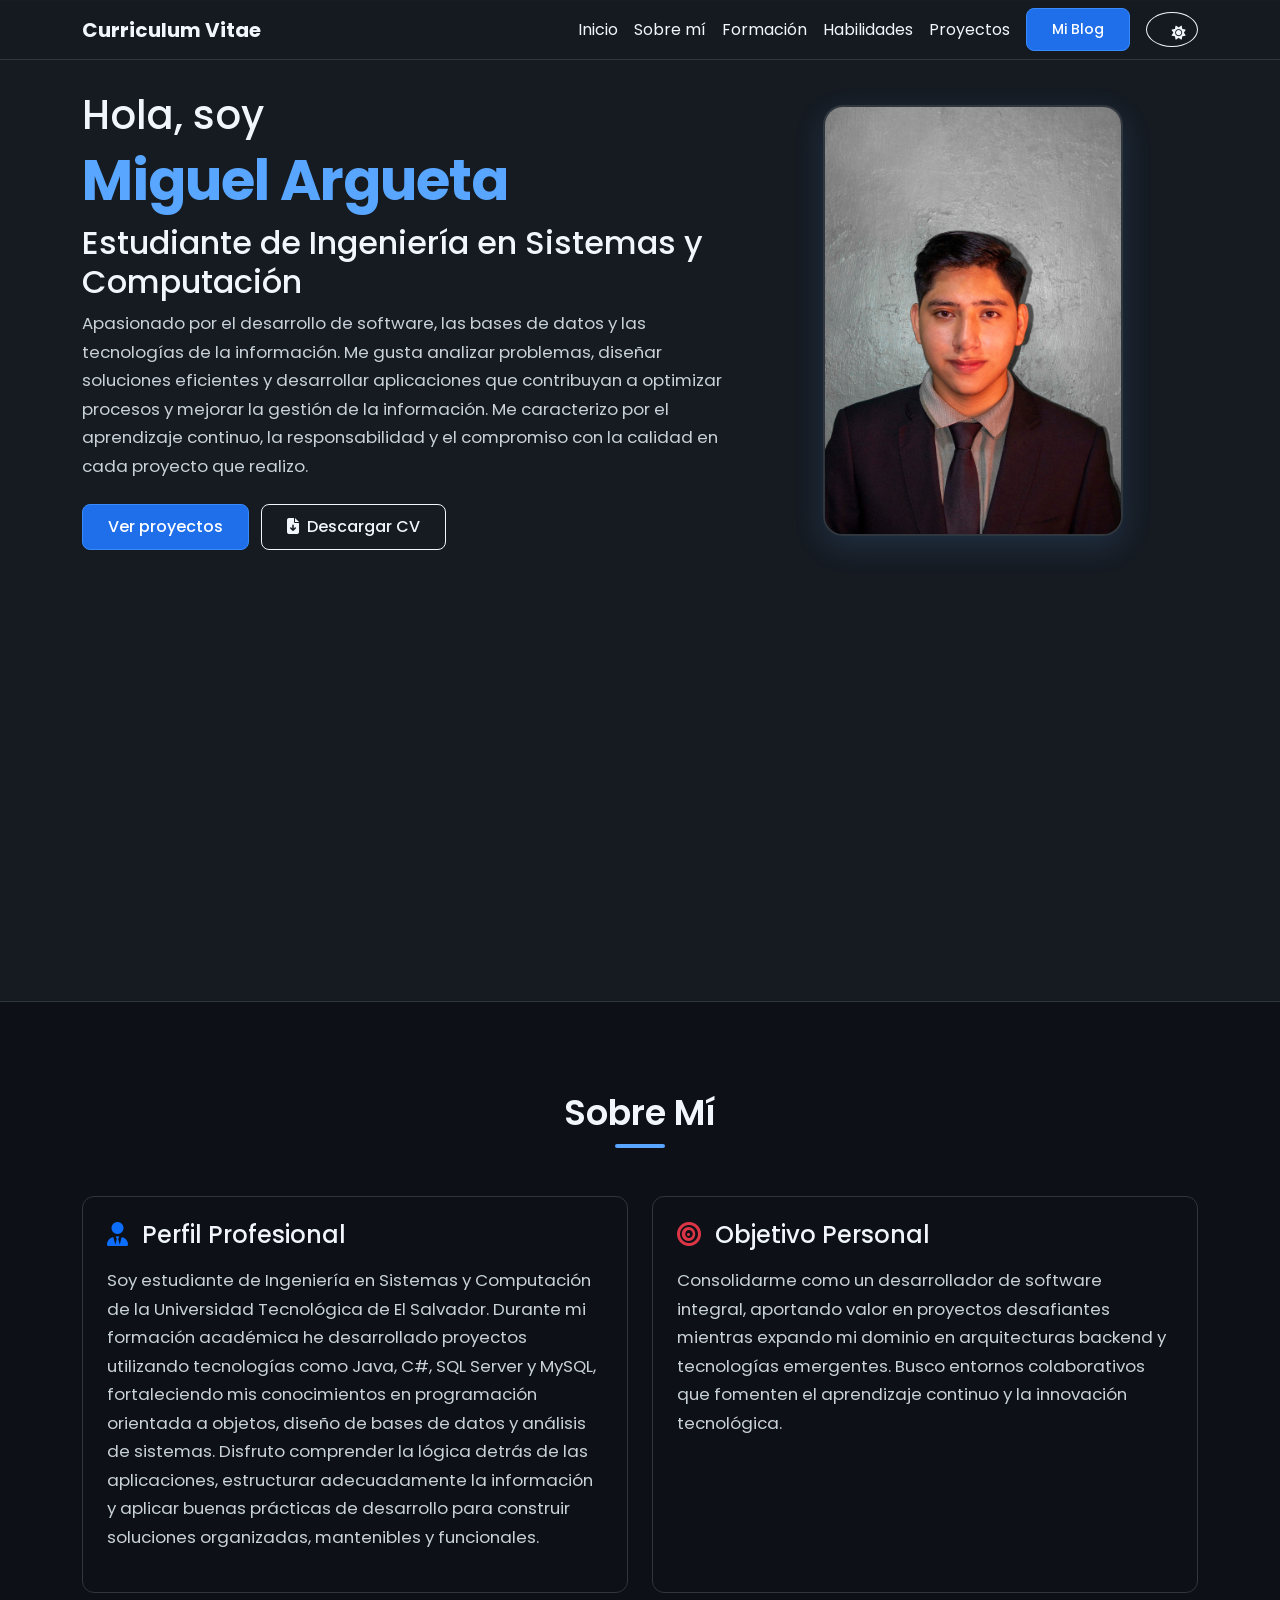
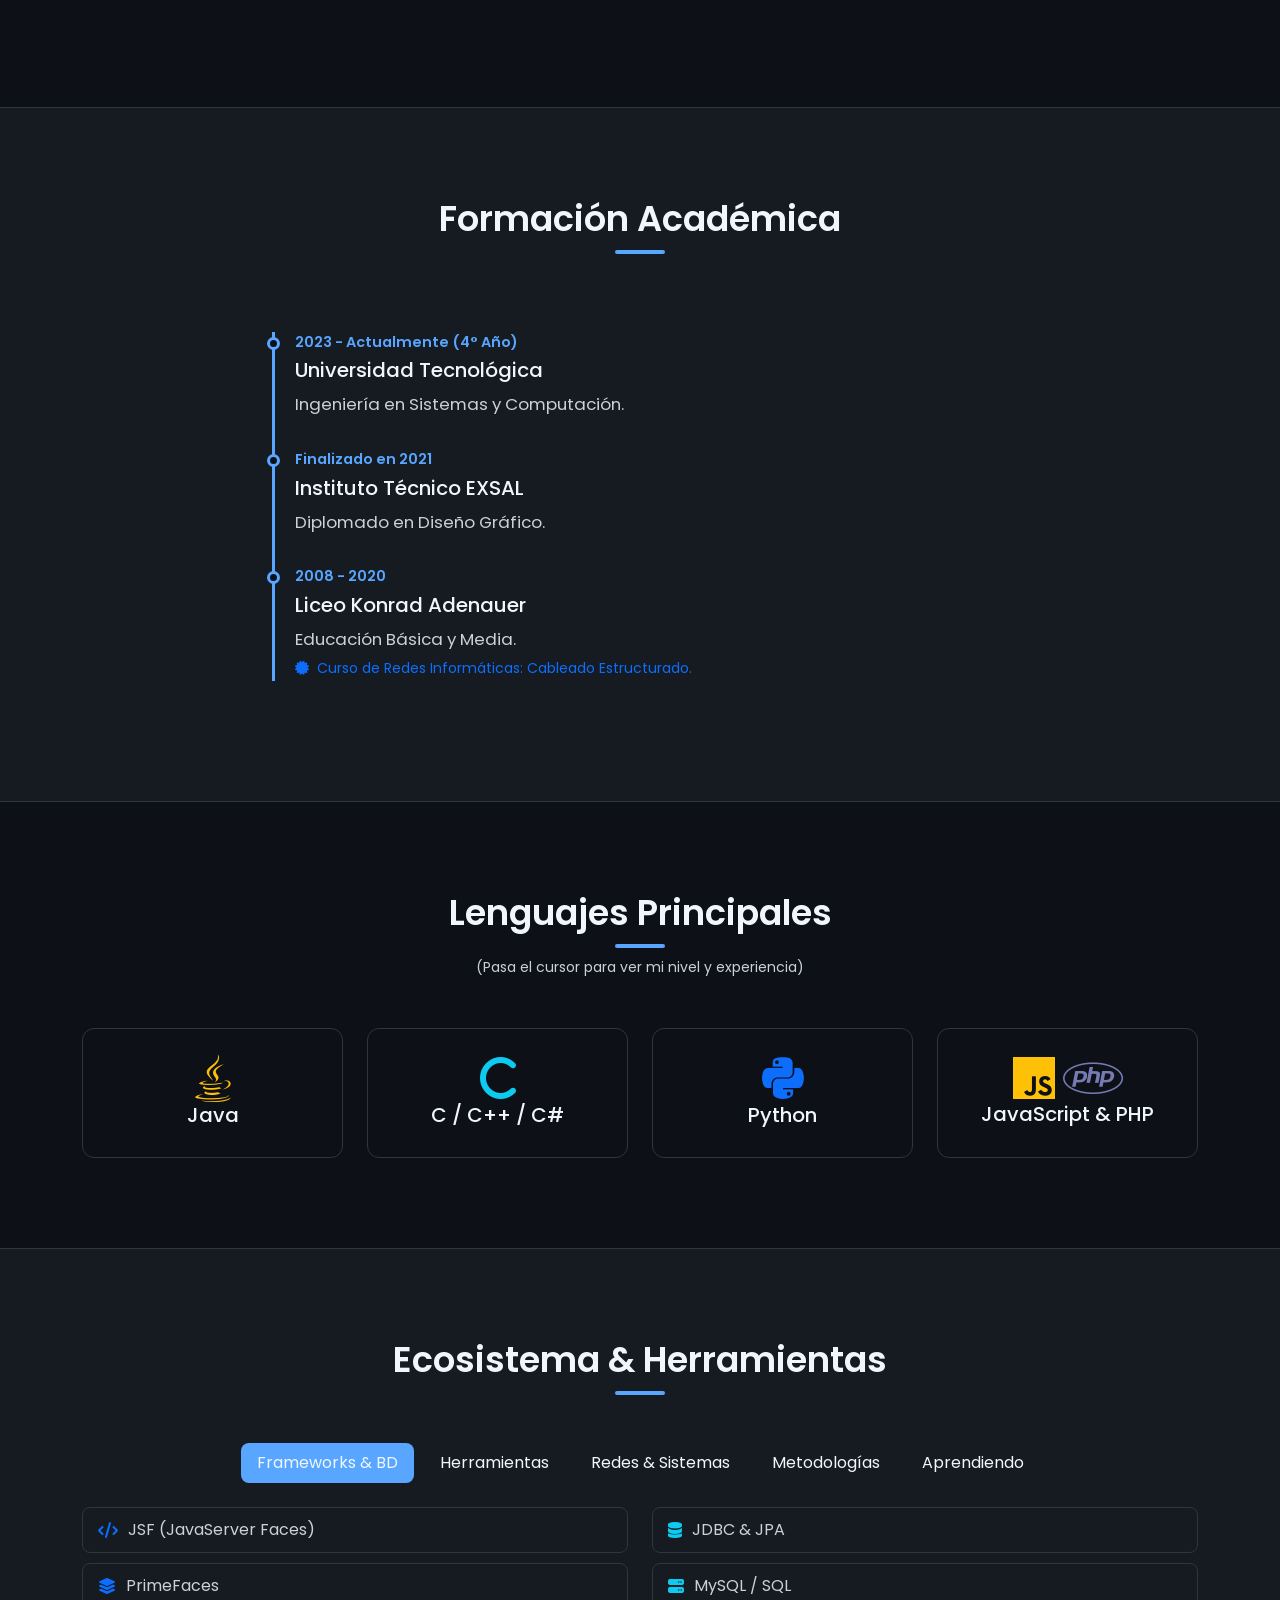
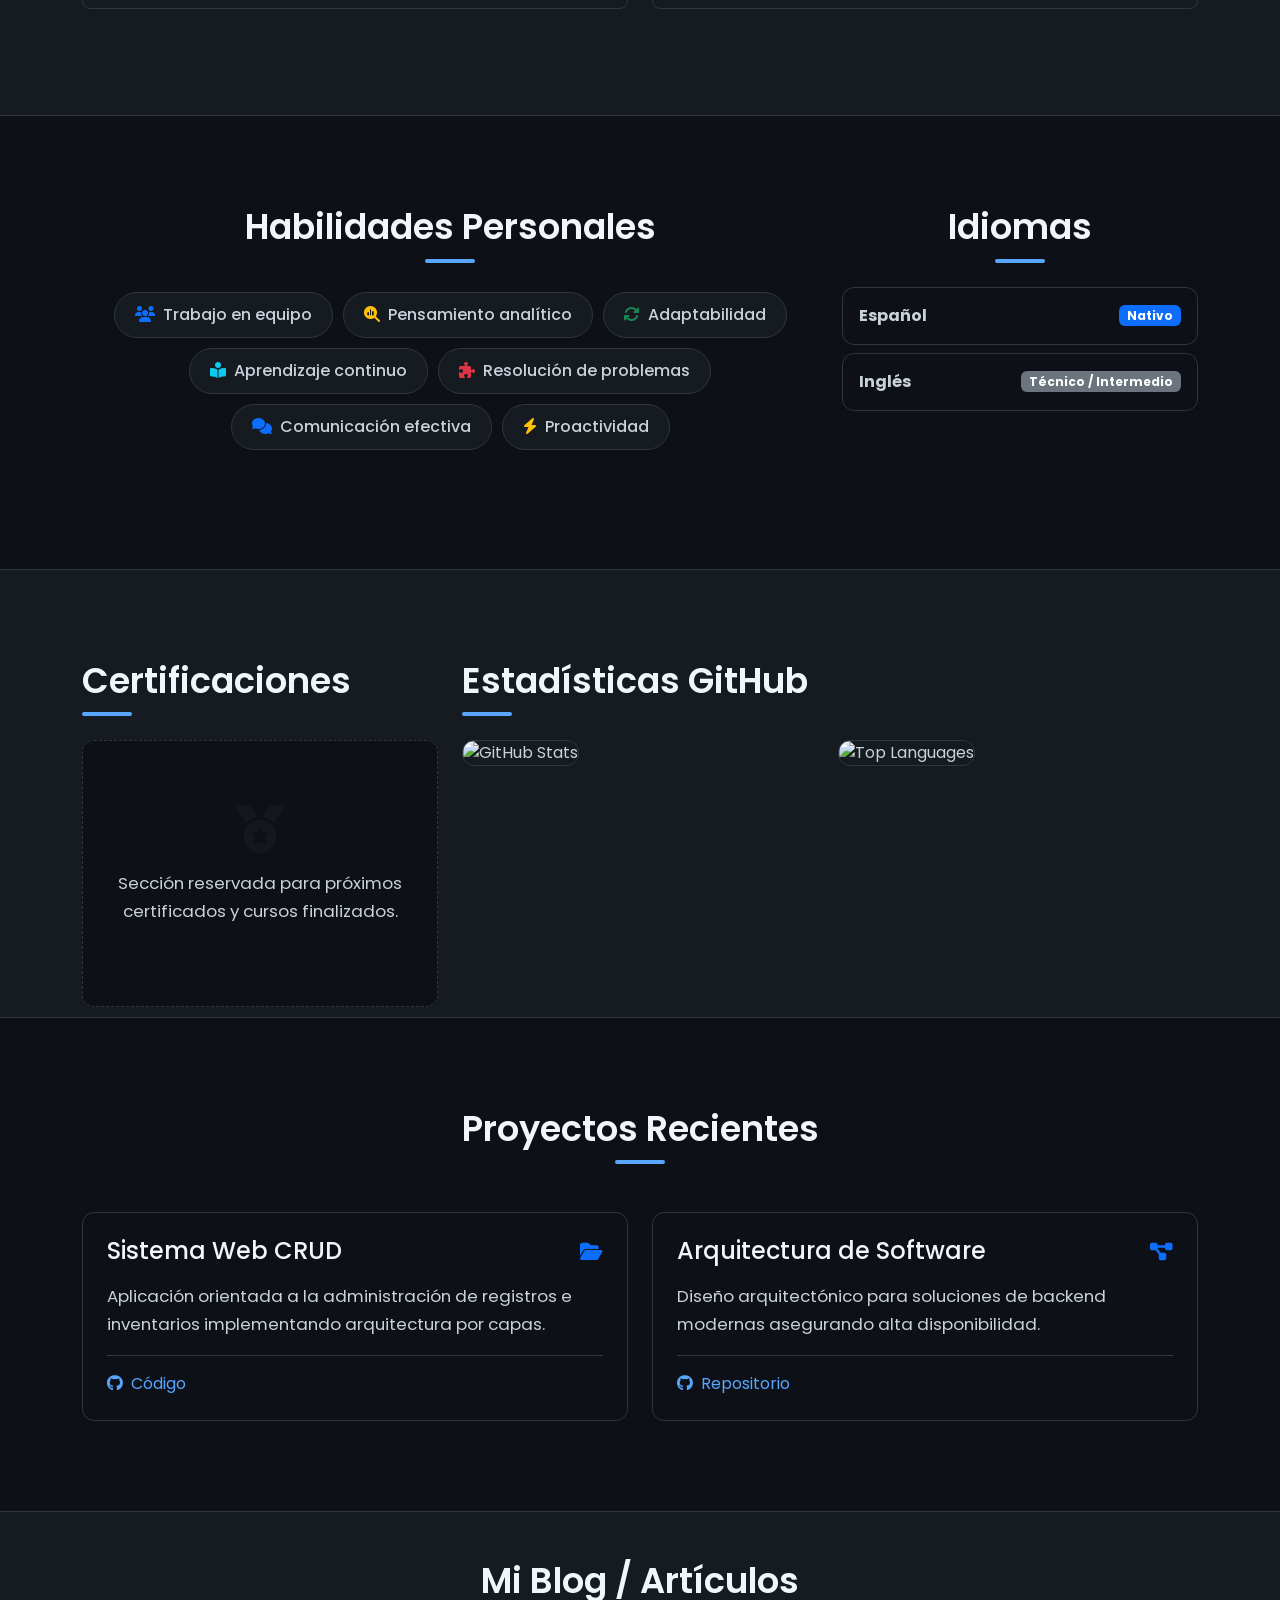
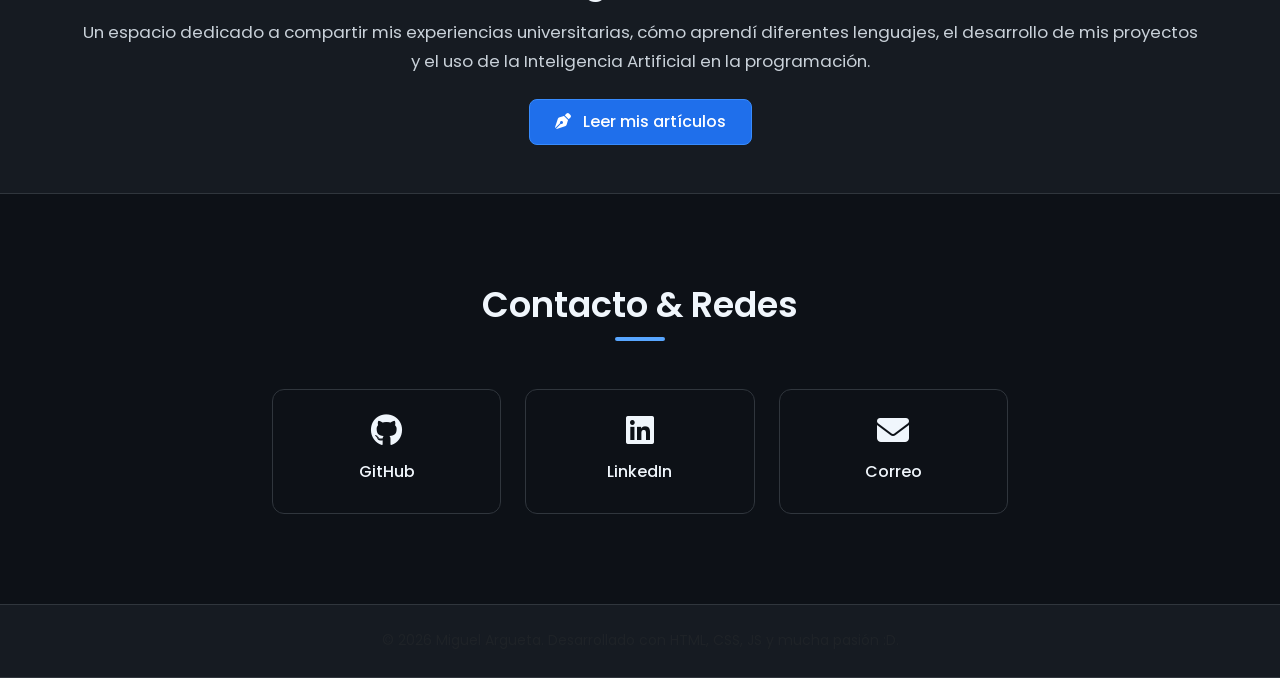
==== index.html @ 400d25f2 "Update index.html" ====
<!DOCTYPE html>
<html lang="es">
<head>
    <meta charset="UTF-8">
    <meta name="viewport" content="width=device-width, initial-scale=1.0">
    <title>Curriculum Vitae | Miguel Argueta | Portafolio</title>

    <link href="https://fonts.googleapis.com/css2?family=Poppins:wght@300;400;500;600;700&display=swap" rel="stylesheet">
    <link href="https://cdn.jsdelivr.net/npm/bootstrap@5.3.3/dist/css/bootstrap.min.css" rel="stylesheet">
    <link rel="stylesheet" href="https://cdnjs.cloudflare.com/ajax/libs/font-awesome/6.4.2/css/all.min.css">
    <link href="https://unpkg.com/aos@2.3.1/dist/aos.css" rel="stylesheet">

    <style>
        /* VARIABLES PARA MODO OSCURO (Por defecto) */
        :root {
            --bg-color: #0d1117;
            --bg-alt: #161b22;
            --text-main: #c9d1d9;
            --text-title: #f0f6fc;
            --border-color: #30363d;
            --primary: #58a6ff;
            --card-hover: #1f6feb;
            --nav-bg: rgba(22, 27, 34, 0.9);
        }

        /* VARIABLES PARA MODO CLARO */
        body.light-mode {
            --bg-color: #f6f8fa;
            --bg-alt: #ffffff;
            --text-main: #57606a;
            --text-title: #24292f;
            --border-color: #d0d7de;
            --primary: #0969da;
            --card-hover: #0969da;
            --nav-bg: rgba(255, 255, 255, 0.9);
        }

        * { margin: 0; padding: 0; box-sizing: border-box; }

        body {
            background: var(--bg-color); 
            color: var(--text-main);
            font-family: 'Poppins', sans-serif;
            scroll-behavior: smooth;
            overflow-x: hidden;
            transition: background 0.3s ease, color 0.3s ease;
        }

        /* Navbar */
        .navbar { background: var(--nav-bg) !important; border-bottom: 1px solid var(--border-color); backdrop-filter: blur(10px); transition: background 0.3s ease; }
        .navbar-brand, .nav-link { color: var(--text-title) !important; }
        .navbar-brand:hover, .nav-link:hover { color: var(--primary) !important; }

        section { padding: 90px 0; }
        .bg-alt { background-color: var(--bg-alt); border-top: 1px solid var(--border-color); border-bottom: 1px solid var(--border-color); }

        /* Textos */
        h1, h2, h4, h5, h6 { color: var(--text-title); transition: color 0.3s ease; }
        p { color: var(--text-main); font-size: 1.05rem; line-height: 1.7; }
        .titulo-seccion { font-size: 2.2rem; font-weight: 600; }
        .linea-decorativa { width: 50px; height: 4px; background-color: var(--primary); border-radius: 2px; margin-top: 10px; }

        /* Botones */
        .btn { padding: 10px 25px; border-radius: 8px; font-weight: 500; transition: all 0.3s ease; }
        .btn-primary { background-color: #1f6feb; border-color: #388bfd; color: white; }
        .btn-primary:hover { background-color: #388bfd; transform: translateY(-2px); color: white;}
        .btn-outline-custom { border: 1px solid var(--text-title); color: var(--text-title); }
        .btn-outline-custom:hover { background-color: var(--text-title); color: var(--bg-color); transform: translateY(-2px); }

        /* Hero */
        .hero { min-height: calc(100vh - 80px); }
        .nombre { color: var(--primary); font-size: 3.5rem; font-weight: 700; letter-spacing: -1px; margin-bottom: 10px; }
        .fotoPerfil { width: 100%; max-width: 300px; border-radius: 20px; box-shadow: 0 10px 30px rgba(88, 166, 255, 0.15); border: 2px solid var(--border-color); transition: transform 0.3s ease; }
        .fotoPerfil:hover { transform: scale(1.02); }

        /* Tarjetas Base */
        .card-custom { background: var(--bg-color); border: 1px solid var(--border-color); border-radius: 12px; transition: all 0.3s ease; }

        /* Habilidades Principales (Animadas) */
        .card-habilidad {
            background: var(--bg-color); border: 1px solid var(--border-color); border-radius: 12px;
            padding: 25px 15px; cursor: pointer; overflow: hidden; height: 130px; 
            transition: all 0.4s cubic-bezier(0.175, 0.885, 0.32, 1.275);
        }
        .card-habilidad:hover { border-color: var(--primary); height: 260px; background: var(--bg-alt); }
        .detalles-habilidad { opacity: 0; transform: translateY(20px); transition: all 0.4s ease; margin-top: 15px; }
        .card-habilidad:hover .detalles-habilidad { opacity: 1; transform: translateY(0); }
        .desc-habilidad { font-size: 0.85rem; text-align: justify; margin-bottom: 10px; color: var(--text-main); }
        .progress { height: 6px; background-color: var(--border-color); }

        /* Línea de Tiempo Académica */
        .timeline { border-left: 3px solid var(--primary); padding-left: 20px; position: relative; margin-top: 30px; }
        .timeline-item { margin-bottom: 30px; position: relative; text-align: left; }
        .timeline-item::before {
            content: ''; position: absolute; left: -28px; top: 5px; width: 13px; height: 13px;
            background-color: var(--bg-color); border: 3px solid var(--primary); border-radius: 50%;
        }
        .timeline-date { font-size: 0.9rem; color: var(--primary); font-weight: 600; display: block; margin-bottom: 5px; }

        /* Pestañas (Tabs) de Tecnologías */
        .nav-pills .nav-link { color: var(--text-main); border-radius: 8px; margin: 0 5px; cursor: pointer; }
        .nav-pills .nav-link.active { background-color: var(--primary); color: white; }
        .tech-list li { background: var(--bg-alt); border: 1px solid var(--border-color); padding: 10px 15px; border-radius: 8px; margin-bottom: 10px; display: flex; align-items: center; gap: 10px; }

        /* Soft Skills & Idiomas */
        .soft-skill-badge { background: var(--bg-alt); border: 1px solid var(--border-color); padding: 10px 20px; border-radius: 30px; display: inline-block; margin: 5px; font-weight: 500; transition: transform 0.3s; }
        .soft-skill-badge:hover { transform: translateY(-3px); border-color: var(--primary); }

        /* Proyectos y Contacto */
        .card-proyecto:hover { transform: translateY(-5px); border-color: var(--primary); }
        .card-contacto { color: var(--text-title); text-decoration: none; display: block; }
        .card-contacto:hover { background: var(--card-hover); color: #fff !important; border-color: var(--primary); transform: translateY(-5px); }
        .card-contacto:hover h6, .card-contacto:hover i { color: #fff; }

        /* GitHub Stats */
        .github-stats img { width: 100%; border-radius: 12px; border: 1px solid var(--border-color); }
    </style>
</head>
<body>

    <nav class="navbar navbar-expand-lg fixed-top">
        <div class="container">
            <a class="navbar-brand fw-bold" href="#">Curriculum Vitae</a>
            <button class="navbar-toggler" data-bs-toggle="collapse" data-bs-target="#menu">
                <i class="fa-solid fa-bars text-light" style="color: var(--text-title) !important;"></i>
            </button>
            <div class="collapse navbar-collapse" id="menu">
                <ul class="navbar-nav ms-auto align-items-center">
                    <li class="nav-item"><a class="nav-link" href="#inicio">Inicio</a></li>
                    <li class="nav-item"><a class="nav-link" href="#sobreMi">Sobre mí</a></li>
                    <li class="nav-item"><a class="nav-link" href="#formacion">Formación</a></li>
                    <li class="nav-item"><a class="nav-link" href="#habilidades">Habilidades</a></li>
                    <li class="nav-item"><a class="nav-link" href="#proyectos">Proyectos</a></li>
                    <li class="nav-item ms-lg-2"><a class="btn btn-sm btn-primary" href="#blog">Mi Blog</a></li>
                    <li class="nav-item ms-lg-3 mt-3 mt-lg-0">
                        <button id="theme-toggle" class="btn btn-outline-custom btn-sm rounded-circle" style="width: 35px; height: 35px;">
                            <i class="fa-solid fa-sun" id="theme-icon"></i>
                        </button>
                    </li>
                </ul>
            </div>
        </div>
    </nav>

    <section id="inicio" class="d-flex align-items-center bg-alt">
        <div class="container hero">
            <div class="row align-items-center">
                <div class="col-lg-7" data-aos="fade-right">
                    <h1>Hola, soy</h1>
                    <h1 class="nombre">Miguel Argueta</h1>
                    <h2>Estudiante de Ingeniería en Sistemas y Computación</h2>
                    <p>Apasionado por el desarrollo de software, las bases de datos y las tecnologías de la información. 
                        Me gusta analizar problemas, diseñar soluciones eficientes y desarrollar aplicaciones que contribuyan a optimizar procesos y mejorar la gestión de la información. 
                        Me caracterizo por el aprendizaje continuo, la responsabilidad y el compromiso con la calidad en cada proyecto que realizo.
                    </p>
                    <div class="botones mt-4">
                        <a href="#proyectos" class="btn btn-primary me-2">Ver proyectos</a>
                        <a href="miguel_argueta_dev.pdf" target="_blank" class="btn btn-outline-custom">
                            <i class="fa-solid fa-file-arrow-down me-2"></i>Descargar CV
                        </a>
                    </div>
                </div>
                <div class="col-lg-5 text-center mt-5 mt-lg-0" data-aos="fade-left">
                    <img src="mifoto.jpg" class="fotoPerfil" alt="Miguel Argueta">
                </div>
            </div>
        </div>
    </section>

    <section id="sobreMi">
        <div class="container" data-aos="fade-up">
            <div class="row">
                <div class="col-md-12 text-center mb-5">
                    <h2 class="titulo-seccion">Sobre Mí</h2>
                    <div class="linea-decorativa mx-auto"></div>
                </div>
                <div class="col-lg-6 mb-4">
                    <div class="card-custom p-4 h-100">
                        <h4><i class="fa-solid fa-user-tie text-primary me-2"></i> Perfil Profesional</h4>
                        <p class="mt-3 text-justify">
                            Soy estudiante de Ingeniería en Sistemas y Computación de la Universidad Tecnológica de El Salvador. Durante mi formación académica he desarrollado proyectos utilizando tecnologías como Java, C#, 
                            SQL Server y MySQL, fortaleciendo mis conocimientos en programación orientada a objetos, diseño de bases de datos y análisis de sistemas.
                            Disfruto comprender la lógica detrás de las aplicaciones, estructurar adecuadamente la información y aplicar buenas prácticas de desarrollo para construir soluciones organizadas, mantenibles y funcionales.
                        </p>
                    </div>
                </div>
                <div class="col-lg-6 mb-4">
                    <div class="card-custom p-4 h-100">
                        <h4><i class="fa-solid fa-bullseye text-danger me-2"></i> Objetivo Personal</h4>
                        <p class="mt-3 text-justify">
                            Consolidarme como un desarrollador de software integral, aportando valor en proyectos desafiantes mientras expando mi dominio en arquitecturas backend y tecnologías emergentes. Busco entornos colaborativos que fomenten el aprendizaje continuo y la innovación tecnológica.
                        </p>
                    </div>
                </div>
            </div>
        </div>
    </section>

    <section id="formacion" class="bg-alt">
        <div class="container" data-aos="fade-up">
            <div class="row mb-5">
                <div class="col-12 text-center">
                    <h2 class="titulo-seccion">Formación Académica</h2>
                    <div class="linea-decorativa mx-auto"></div>
                </div>
            </div>
            <div class="row justify-content-center">
                <div class="col-lg-8">
                    <div class="timeline">
                        <div class="timeline-item" data-aos="fade-right" data-aos-delay="100">
                            <span class="timeline-date">2023 - Actualmente (4° Año)</span>
                            <h5>Universidad Tecnológica</h5>
                            <p class="mb-0">Ingeniería en Sistemas y Computación.</p>
                        </div>
                        <div class="timeline-item" data-aos="fade-right" data-aos-delay="200">
                            <span class="timeline-date">Finalizado en 2021</span>
                            <h5>Instituto Técnico EXSAL</h5>
                            <p class="mb-0">Diplomado en Diseño Gráfico.</p>
                        </div>
                        <div class="timeline-item" data-aos="fade-right" data-aos-delay="300">
                            <span class="timeline-date">2008 - 2020</span>
                            <h5>Liceo Konrad Adenauer</h5>
                            <p class="mb-1">Educación Básica y Media.</p>
                            <p class="mb-0 text-primary small"><i class="fa-solid fa-certificate me-1"></i> Curso de Redes Informáticas: Cableado Estructurado.</p>
                        </div>
                    </div>
                </div>
            </div>
        </div>
    </section>

    <section id="habilidades">
        <div class="container" data-aos="fade-up">
            <div class="text-center mb-5">
                <h2 class="titulo-seccion">Lenguajes Principales</h2>
                <div class="linea-decorativa mx-auto"></div>
                <p class="mt-2 small">(Pasa el cursor para ver mi nivel y experiencia)</p>
            </div>
            
            <div class="row row-cols-1 row-cols-md-2 row-cols-lg-4 g-4 text-center">
                <div class="col">
                    <div class="card-habilidad">
                        <i class="fa-brands fa-java fa-3x text-warning"></i>
                        <h5>Java</h5>
                        <div class="detalles-habilidad">
                            <p class="desc-habilidad">Mi lenguaje principal. Amplia experiencia en POO, desarrollo Backend, y arquitecturas limpias.</p>
                            <div class="d-flex justify-content-between small mb-1"><span>Avanzado</span><span>75%</span></div>
                            <div class="progress"><div class="progress-bar bg-warning" style="width: 75%"></div></div>
                        </div>
                    </div>
                </div>
                <div class="col">
                    <div class="card-habilidad">
                        <i class="fa-solid fa-c fa-3x text-info"></i>
                        <h5>C / C++ / C#</h5>
                        <div class="detalles-habilidad">
                            <p class="desc-habilidad">Bases sólidas en gestión de memoria, lógica algorítmica y desarrollo de aplicaciones estructuradas.</p>
                            <div class="d-flex justify-content-between small mb-1"><span>Intermedio</span><span>55%</span></div>
                            <div class="progress"><div class="progress-bar bg-info" style="width: 55%"></div></div>
                        </div>
                    </div>
                </div>
                <div class="col">
                    <div class="card-habilidad">
                        <i class="fa-brands fa-python fa-3x text-primary"></i>
                        <h5>Python</h5>
                        <div class="detalles-habilidad">
                            <p class="desc-habilidad">Uso enfocado en automatización de procesos, scripting y análisis lógico de datos.</p>
                            <div class="d-flex justify-content-between small mb-1"><span>Principiante</span><span>20%</span></div>
                            <div class="progress"><div class="progress-bar bg-primary" style="width: 20%"></div></div>
                        </div>
                    </div>
                </div>
                <div class="col">
                    <div class="card-habilidad">
                        <div class="d-flex justify-content-center gap-2">
                            <i class="fa-brands fa-js fa-3x text-warning"></i>
                            <i class="fa-brands fa-php fa-3x" style="color: #777BB4;"></i>
                        </div>
                        <h5>JavaScript & PHP</h5>
                        <div class="detalles-habilidad">
                            <p class="desc-habilidad">Integración de lógica en el lado del cliente (DOM) y conexión de servidores web con bases de datos.</p>
                            <div class="d-flex justify-content-between small mb-1"><span>Principiante</span><span>15%</span></div>
                            <div class="progress"><div class="progress-bar bg-success" style="width: 15%"></div></div>
                        </div>
                    </div>
                </div>
            </div>
        </div>
    </section>

    <section id="tecnologias" class="bg-alt">
        <div class="container" data-aos="fade-up">
            <div class="text-center mb-5">
                <h2 class="titulo-seccion">Ecosistema & Herramientas</h2>
                <div class="linea-decorativa mx-auto"></div>
            </div>

            <ul class="nav nav-pills justify-content-center mb-4" id="techTabs" role="tablist">
                <li class="nav-item" role="presentation">
                    <button class="nav-link active" data-bs-toggle="pill" data-bs-target="#frameworks">Frameworks & BD</button>
                </li>
                <li class="nav-item" role="presentation">
                    <button class="nav-link" data-bs-toggle="pill" data-bs-target="#herramientas">Herramientas</button>
                </li>
                <li class="nav-item" role="presentation">
                    <button class="nav-link" data-bs-toggle="pill" data-bs-target="#redes">Redes & Sistemas</button>
                </li>
                <li class="nav-item" role="presentation">
                    <button class="nav-link" data-bs-toggle="pill" data-bs-target="#conceptos">Metodologías</button>
                </li>
                <li class="nav-item" role="presentation">
                    <button class="nav-link" data-bs-toggle="pill" data-bs-target="#aprendiendo">Aprendiendo</button>
                </li>
            </ul>

            <div class="tab-content" id="techTabsContent">
                
                <div class="tab-pane fade show active" id="frameworks">
                    <div class="row">
                        <div class="col-md-6"><ul class="tech-list list-unstyled">
                            <li><i class="fa-solid fa-code text-primary"></i> JSF (JavaServer Faces)</li>
                            <li><i class="fa-solid fa-layer-group text-primary"></i> PrimeFaces</li>
                        </ul></div>
                        <div class="col-md-6"><ul class="tech-list list-unstyled">
                            <li><i class="fa-solid fa-database text-info"></i> JDBC & JPA</li>
                            <li><i class="fa-solid fa-server text-info"></i> MySQL / SQL</li>
                        </ul></div>
                    </div>
                </div>

                <div class="tab-pane fade" id="herramientas">
                    <div class="row">
                        <div class="col-md-4"><ul class="tech-list list-unstyled">
                            <li><i class="fa-brands fa-microsoft text-primary"></i> Visual Studio / VS Code</li>
                            <li><i class="fa-solid fa-cube text-primary"></i> NetBeans</li>
                        </ul></div>
                        <div class="col-md-4"><ul class="tech-list list-unstyled">
                            <li><i class="fa-brands fa-git-alt text-danger"></i> Git & GitHub</li>
                            <li><i class="fa-brands fa-android text-success"></i> Android Studio</li>
                        </ul></div>
                        <div class="col-md-4"><ul class="tech-list list-unstyled">
                            <li><i class="fa-solid fa-file-word text-info"></i> Microsoft Office</li>
                        </ul></div>
                    </div>
                </div>

                <div class="tab-pane fade" id="redes">
                    <div class="row">
                        <div class="col-md-4"><ul class="tech-list list-unstyled">
                            <li><i class="fa-brands fa-windows text-primary"></i> Windows Server</li>
                            <li><i class="fa-solid fa-network-wired text-info"></i> DHCP & DNS</li>
                        </ul></div>
                        <div class="col-md-4"><ul class="tech-list list-unstyled">
                            <li><i class="fa-solid fa-folder-tree text-warning"></i> FTP</li>
                            <li><i class="fa-solid fa-server text-secondary"></i> Hyper-V</li>
                        </ul></div>
                        <div class="col-md-4"><ul class="tech-list list-unstyled">
                            <li><i class="fa-solid fa-cloud text-primary"></i> Virtualización</li>
                        </ul></div>
                    </div>
                </div>

                <div class="tab-pane fade" id="conceptos">
                    <div class="row">
                        <div class="col-md-6"><ul class="tech-list list-unstyled">
                            <li><i class="fa-solid fa-cubes text-primary"></i> Programación Orientada a Objetos</li>
                            <li><i class="fa-solid fa-diagram-project text-info"></i> Modelado de BD & Diagramas UML</li>
                        </ul></div>
                        <div class="col-md-6"><ul class="tech-list list-unstyled">
                            <li><i class="fa-solid fa-lightbulb text-warning"></i> Resolución de Problemas lógicos</li>
                            <li><i class="fa-solid fa-brain text-purple" style="color: #7952b3;"></i> IA aplicada al desarrollo</li>
                        </ul></div>
                    </div>
                </div>

                <div class="tab-pane fade" id="aprendiendo">
                    <div class="row">
                        <div class="col-md-4"><ul class="tech-list list-unstyled">
                            <li><i class="fa-brands fa-react text-info"></i> React & TypeScript</li>
                            <li><i class="fa-brands fa-node-js text-success"></i> Node.js</li>
                        </ul></div>
                        <div class="col-md-4"><ul class="tech-list list-unstyled">
                            <li><i class="fa-solid fa-plug text-warning"></i> APIs REST</li>
                            <li><i class="fa-brands fa-docker text-primary"></i> Docker</li>
                        </ul></div>
                        <div class="col-md-4"><ul class="tech-list list-unstyled">
                            <li><i class="fa-solid fa-code text-secondary"></i> ASP.NET Core</li>
                        </ul></div>
                    </div>
                </div>

            </div>
        </div>
    </section>

    <section id="habilidades-blandas">
        <div class="container" data-aos="zoom-in">
            <div class="row">
                <div class="col-md-8 text-center mx-auto mb-4">
                    <h2 class="titulo-seccion">Habilidades Personales</h2>
                    <div class="linea-decorativa mx-auto mb-4"></div>
                    <div class="d-flex flex-wrap justify-content-center">
                        <span class="soft-skill-badge"><i class="fa-solid fa-users text-primary me-2"></i>Trabajo en equipo</span>
                        <span class="soft-skill-badge"><i class="fa-solid fa-magnifying-glass-chart text-warning me-2"></i>Pensamiento analítico</span>
                        <span class="soft-skill-badge"><i class="fa-solid fa-arrows-rotate text-success me-2"></i>Adaptabilidad</span>
                        <span class="soft-skill-badge"><i class="fa-solid fa-book-open-reader text-info me-2"></i>Aprendizaje continuo</span>
                        <span class="soft-skill-badge"><i class="fa-solid fa-puzzle-piece text-danger me-2"></i>Resolución de problemas</span>
                        <span class="soft-skill-badge"><i class="fa-solid fa-comments text-primary me-2"></i>Comunicación efectiva</span>
                        <span class="soft-skill-badge"><i class="fa-solid fa-bolt text-warning me-2"></i>Proactividad</span>
                    </div>
                </div>
                
                <div class="col-md-4 text-center mt-5 mt-md-0">
                    <h2 class="titulo-seccion">Idiomas</h2>
                    <div class="linea-decorativa mx-auto mb-4"></div>
                    <div class="card-custom p-3 mb-2 d-flex justify-content-between align-items-center">
                        <strong>Español</strong> <span class="badge bg-primary">Nativo</span>
                    </div>
                    <div class="card-custom p-3 d-flex justify-content-between align-items-center">
                        <strong>Inglés</strong> <span class="badge bg-secondary">Técnico / Intermedio</span>
                    </div>
                </div>
            </div>
        </div>
    </section>

    <section id="estadisticas" class="bg-alt">
        <div class="container" data-aos="fade-up">
            <div class="row">
                <div class="col-lg-4 mb-5 mb-lg-0">
                    <h2 class="titulo-seccion">Certificaciones</h2>
                    <div class="linea-decorativa mb-4"></div>
                    <div class="card-custom p-4 text-center text-muted border-dashed h-100 d-flex flex-column justify-content-center" style="border-style: dashed;">
                        <i class="fa-solid fa-medal fa-3x mb-3 opacity-50"></i>
                        <p>Sección reservada para próximos certificados y cursos finalizados.</p>
                    </div>
                </div>

                <div class="col-lg-8">
                    <h2 class="titulo-seccion text-center text-lg-start">Estadísticas GitHub</h2>
                    <div class="linea-decorativa mx-auto mx-lg-0 mb-4"></div>
                    <div class="row g-3 github-stats">
                        <div class="col-md-6">
                            <img src="https://github-readme-stats.vercel.app/api?username=miguelarguetadevsv&show_icons=true&theme=radical&hide_border=true&bg_color=0d1117" alt="GitHub Stats">
                        </div>
                        <div class="col-md-6">
                            <img src="https://github-readme-stats.vercel.app/api/top-langs/?username=miguelarguetadevsv&layout=compact&theme=radical&hide_border=true&bg_color=0d1117" alt="Top Languages">
                        </div>
                    </div>
                </div>
            </div>
        </div>
    </section>

    <section id="proyectos">
        <div class="container" data-aos="fade-up">
            <div class="row text-center mb-5">
                <div class="col-12">
                    <h2 class="titulo-seccion">Proyectos Recientes</h2>
                    <div class="linea-decorativa mx-auto"></div>
                </div>
            </div>
            <div class="row g-4">
                <div class="col-md-6">
                    <div class="card-custom p-4 h-100 card-proyecto d-flex flex-column">
                        <div class="d-flex justify-content-between align-items-center mb-3">
                            <h4 class="m-0">Sistema Web CRUD</h4>
                            <i class="fa-solid fa-folder-open text-primary fa-lg"></i>
                        </div>
                        <p class="flex-grow-1">Aplicación orientada a la administración de registros e inventarios implementando arquitectura por capas.</p>
                        <div class="mt-auto pt-3 border-top" style="border-color: var(--border-color) !important;">
                            <a href="#" class="btn-link text-decoration-none me-3" style="color: var(--primary);"><i class="fa-brands fa-github me-1"></i> Código</a>
                        </div>
                    </div>
                </div>
                <div class="col-md-6">
                    <div class="card-custom p-4 h-100 card-proyecto d-flex flex-column">
                        <div class="d-flex justify-content-between align-items-center mb-3">
                            <h4 class="m-0">Arquitectura de Software</h4>
                            <i class="fa-solid fa-diagram-project text-primary fa-lg"></i>
                        </div>
                        <p class="flex-grow-1">Diseño arquitectónico para soluciones de backend modernas asegurando alta disponibilidad.</p>
                        <div class="mt-auto pt-3 border-top" style="border-color: var(--border-color) !important;">
                            <a href="#" class="btn-link text-decoration-none" style="color: var(--primary);"><i class="fa-brands fa-github me-1"></i> Repositorio</a>
                        </div>
                    </div>
                </div>
            </div>
        </div>
    </section>

    <section id="blog" class="bg-alt text-center py-5">
        <div class="container" data-aos="zoom-in">
            <h2 class="titulo-seccion">Mi Blog / Artículos</h2>
            <p class="mt-3 mb-4 max-w-700 mx-auto">
                Un espacio dedicado a compartir mis experiencias universitarias, cómo aprendí diferentes lenguajes, el desarrollo de mis proyectos y el uso de la Inteligencia Artificial en la programación.
            </p>
            <a href="blog.html" class="btn btn-primary"><i class="fa-solid fa-pen-nib me-2"></i> Leer mis artículos</a>
        </div>
    </section>

    <section id="contacto">
        <div class="container" data-aos="fade-up">
            <div class="row text-center mb-5">
                <div class="col-12">
                    <h2 class="titulo-seccion">Contacto & Redes</h2>
                    <div class="linea-decorativa mx-auto"></div>
                </div>
            </div>
            <div class="row justify-content-center text-center">
                <div class="col-md-8">
                    <div class="row g-4 justify-content-center">
                        <div class="col-6 col-sm-4">
                            <a href="https://github.com/miguelarguetadevsv" target="_blank" class="card-custom card-contacto p-4">
                                <i class="fa-brands fa-github fa-2x mb-3"></i>
                                <h6>GitHub</h6>
                            </a>
                        </div>
                        <div class="col-6 col-sm-4">
                            <a href="https://www.linkedin.com/in/miguel-alejandro-hernández-argueta-540769329" target="_blank" class="card-custom card-contacto p-4">
                                <i class="fa-brands fa-linkedin fa-2x mb-3"></i>
                                <h6>LinkedIn</h6>
                            </a>
                        </div>
                                    <div class="col-6 col-sm-4">
                                        <a href="mailto:miguel.argueta.dev@gmail.com" class="card-custom card-contacto p-4">
                                            <i class="fa-solid fa-envelope fa-2x mb-3"></i>
                                            <h6>Correo</h6>
                                        </a>
                                    </div>
                                </div>
                            </div>
                            </a>
                        </div>
                    </div>
                </div>
            </div>
        </div>
    </section>

    <footer class="text-center py-4 bg-alt">
        <p class="m-0 small text-muted">&copy; 2026 Miguel Argueta. Desarrollado con HTML, CSS, JS y mucha pasión :D.</p>
    </footer>

    <script src="https://cdn.jsdelivr.net/npm/bootstrap@5.3.3/dist/js/bootstrap.bundle.min.js"></script>
    <script src="https://unpkg.com/aos@2.3.1/dist/aos.js"></script>
    
    <script>
        // Inicializar animaciones de scroll
        AOS.init({ once: true, offset: 100 });

        // Lógica del Modo Claro/Oscuro
        const themeToggle = document.getElementById('theme-toggle');
        const themeIcon = document.getElementById('theme-icon');
        const body = document.body;

        themeToggle.addEventListener('click', () => {
            body.classList.toggle('light-mode');
            
            if (body.classList.contains('light-mode')) {
                themeIcon.classList.remove('fa-sun');
                themeIcon.classList.add('fa-moon');
            } else {
                themeIcon.classList.remove('fa-moon');
                themeIcon.classList.add('fa-sun');
            }
        });
    </script>
</body>
</html>
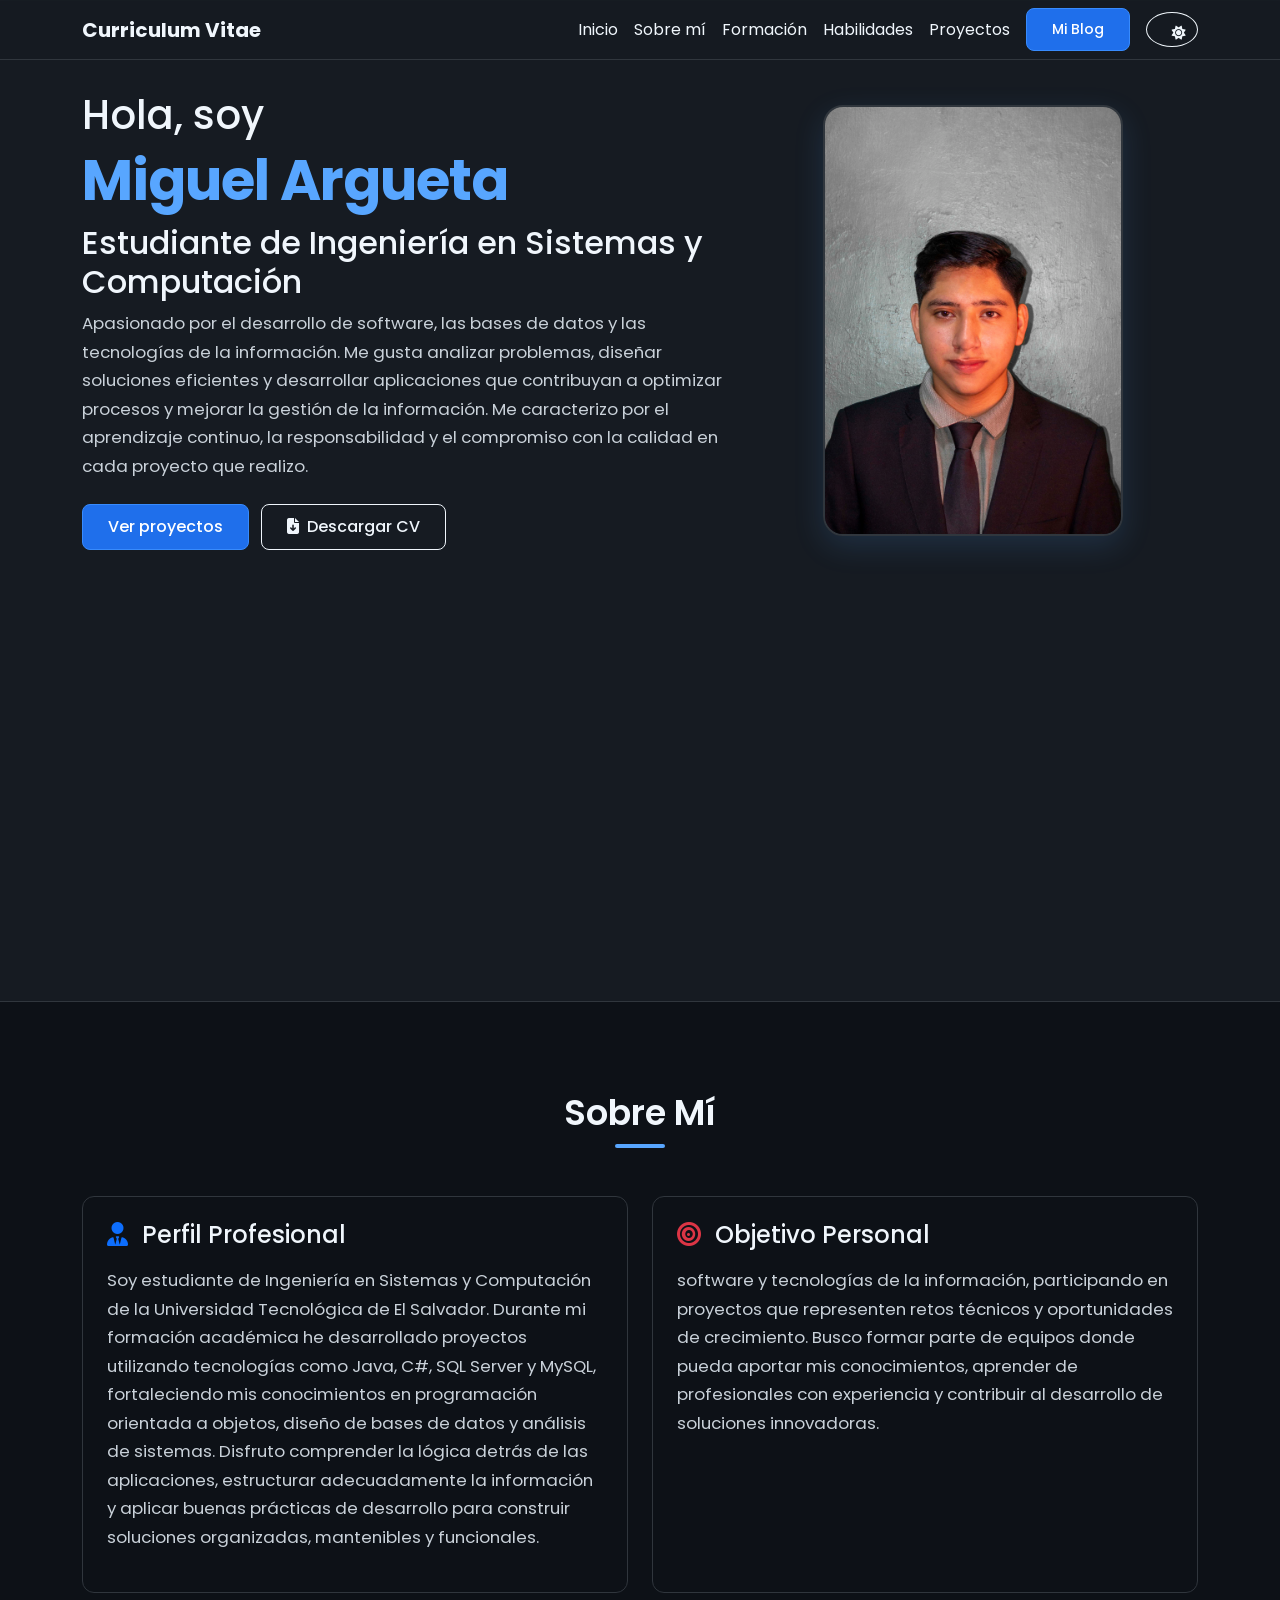
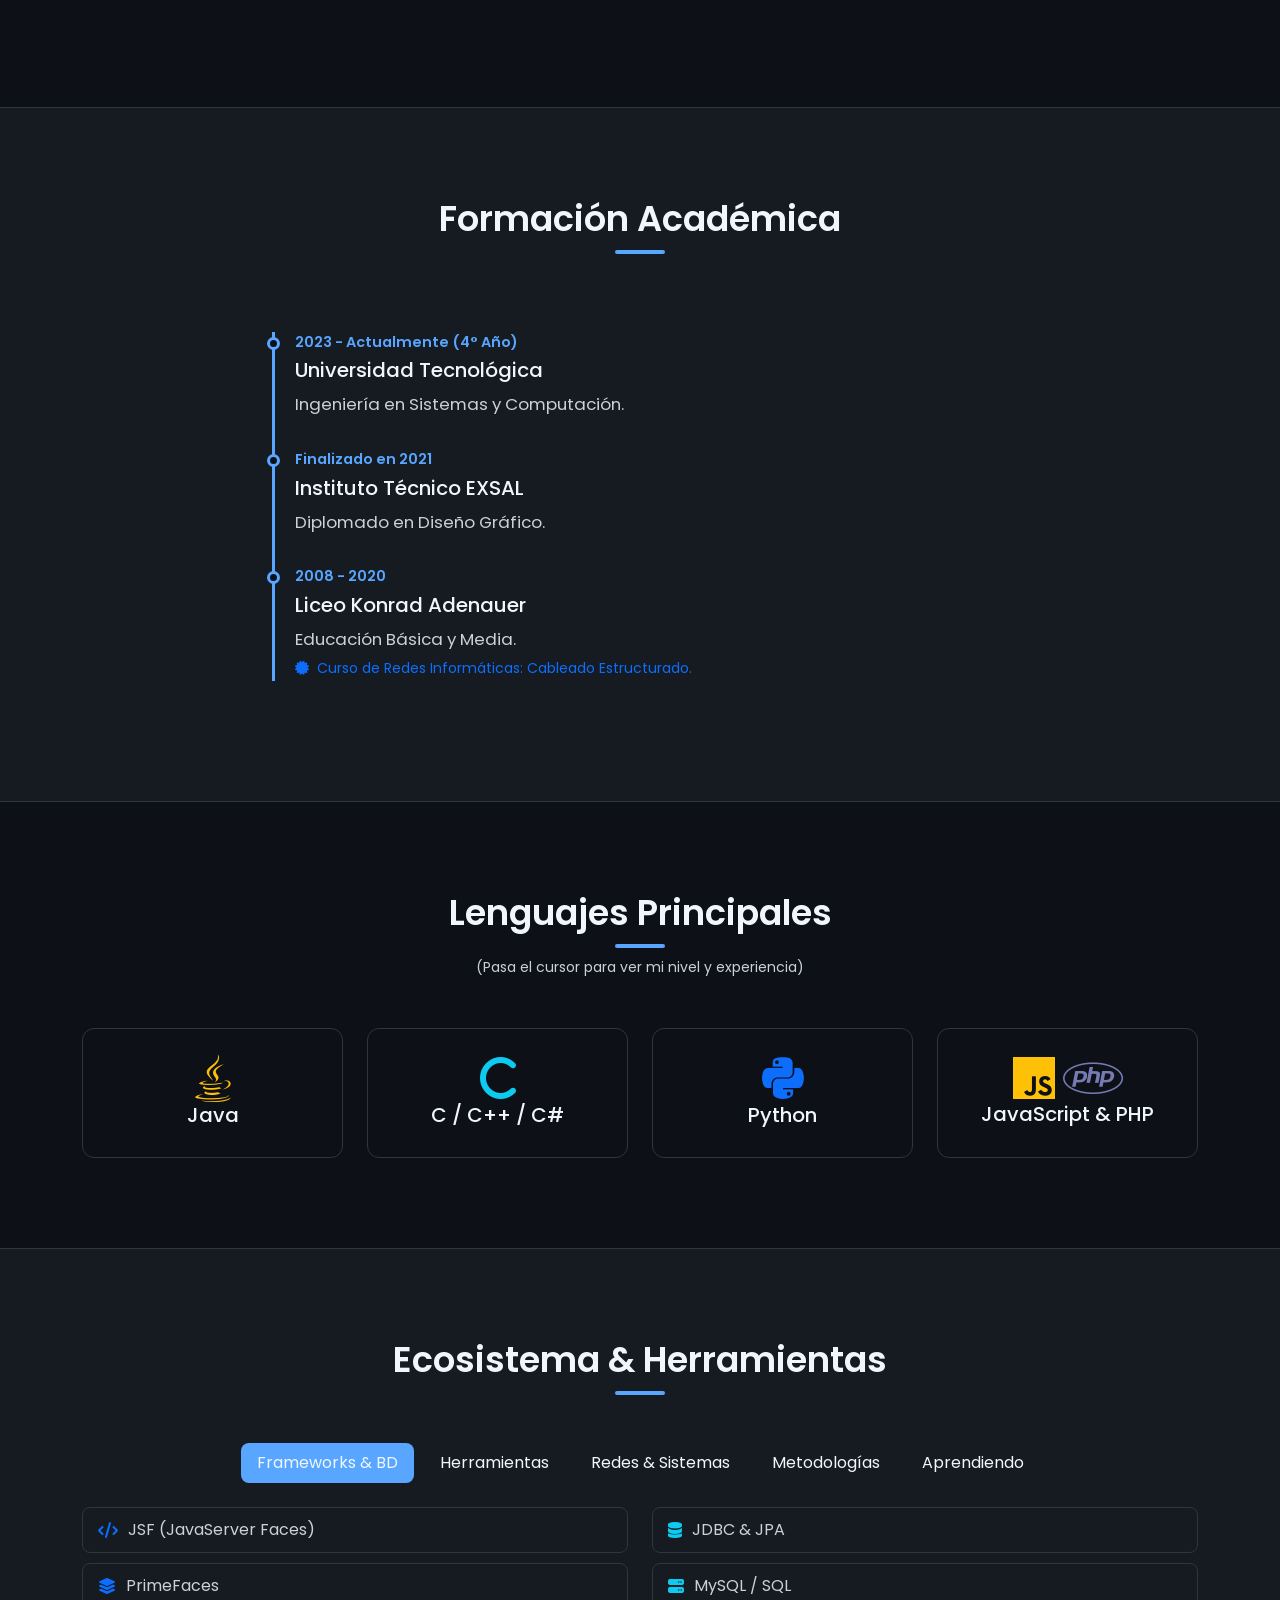
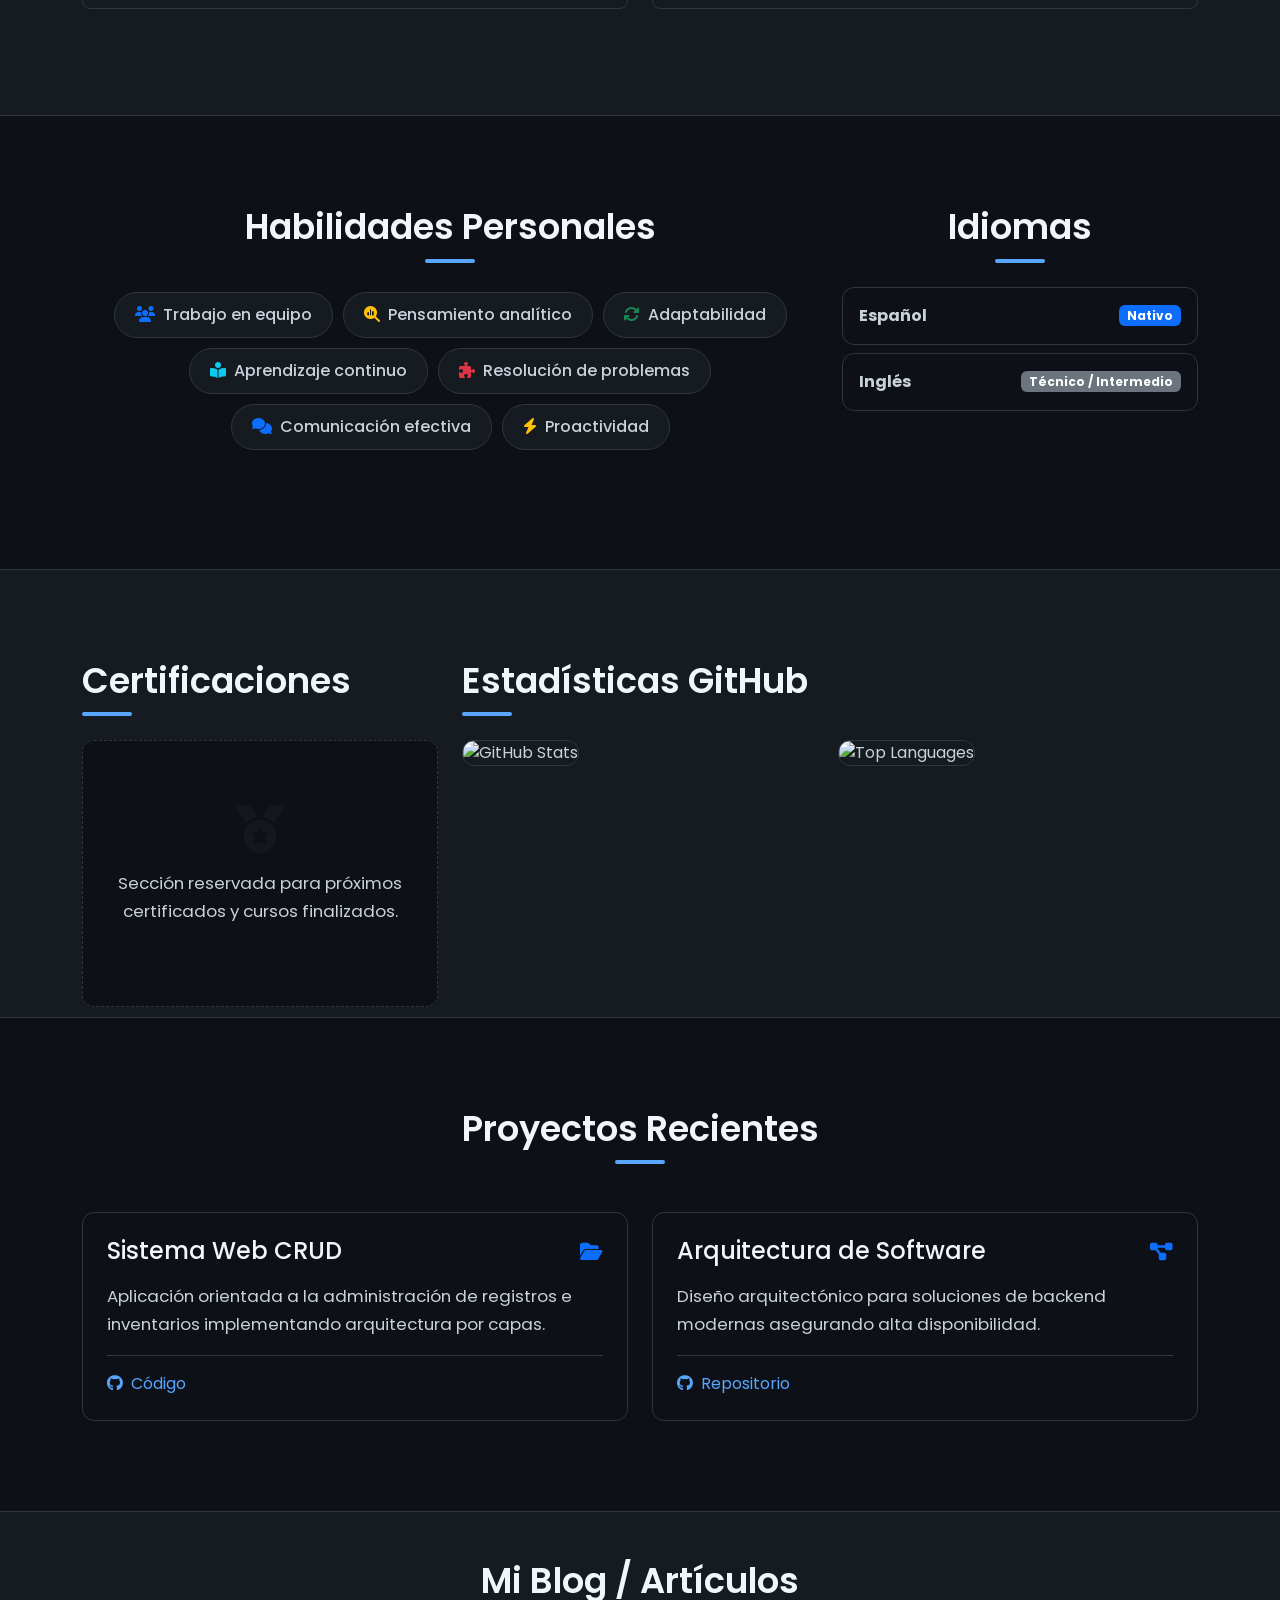
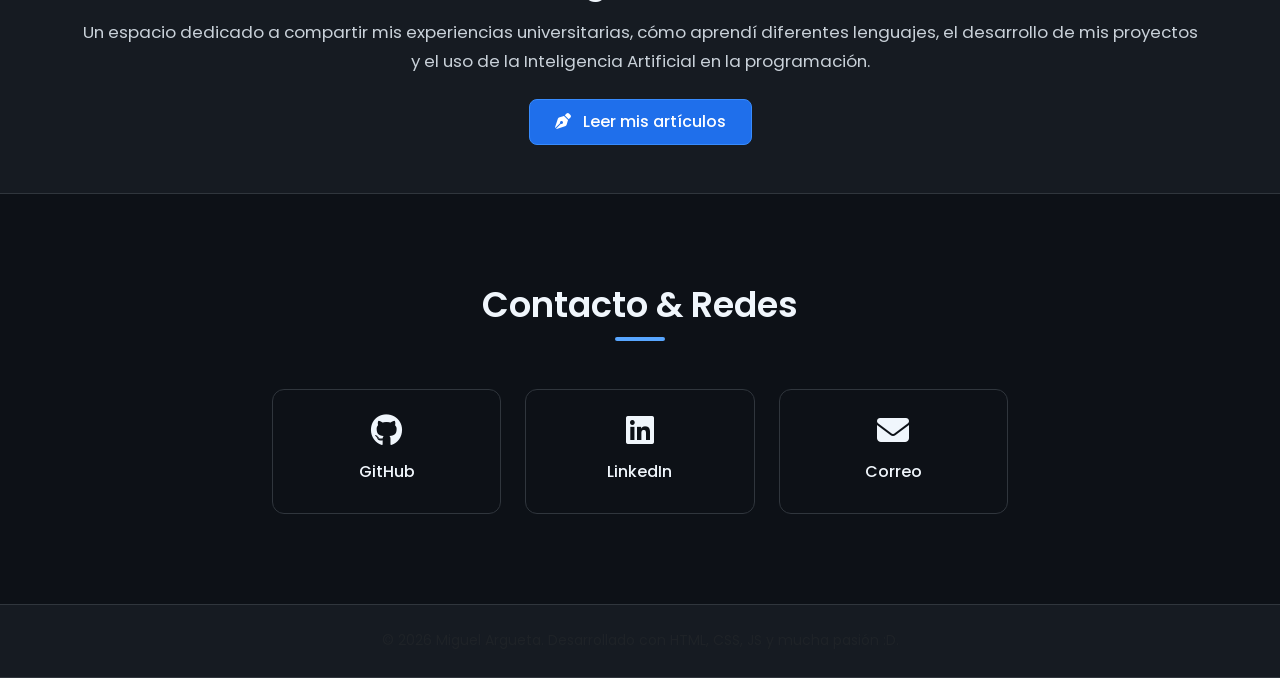
==== commit 2c65e58e: "Update index.html" ====
--- a/index.html
+++ b/index.html
@@ -188,7 +188,9 @@
                     <div class="card-custom p-4 h-100">
                         <h4><i class="fa-solid fa-bullseye text-danger me-2"></i> Objetivo Personal</h4>
                         <p class="mt-3 text-justify">
-                            Consolidarme como un desarrollador de software integral, aportando valor en proyectos desafiantes mientras expando mi dominio en arquitecturas backend y tecnologías emergentes. Busco entornos colaborativos que fomenten el aprendizaje continuo y la innovación tecnológica.
+                            software y tecnologías de la información, participando en proyectos que representen retos técnicos y oportunidades de crecimiento.
+                            Busco formar parte de equipos donde pueda aportar mis conocimientos, aprender de profesionales con experiencia y contribuir 
+                            al desarrollo de soluciones innovadoras.
                         </p>
                     </div>
                 </div>
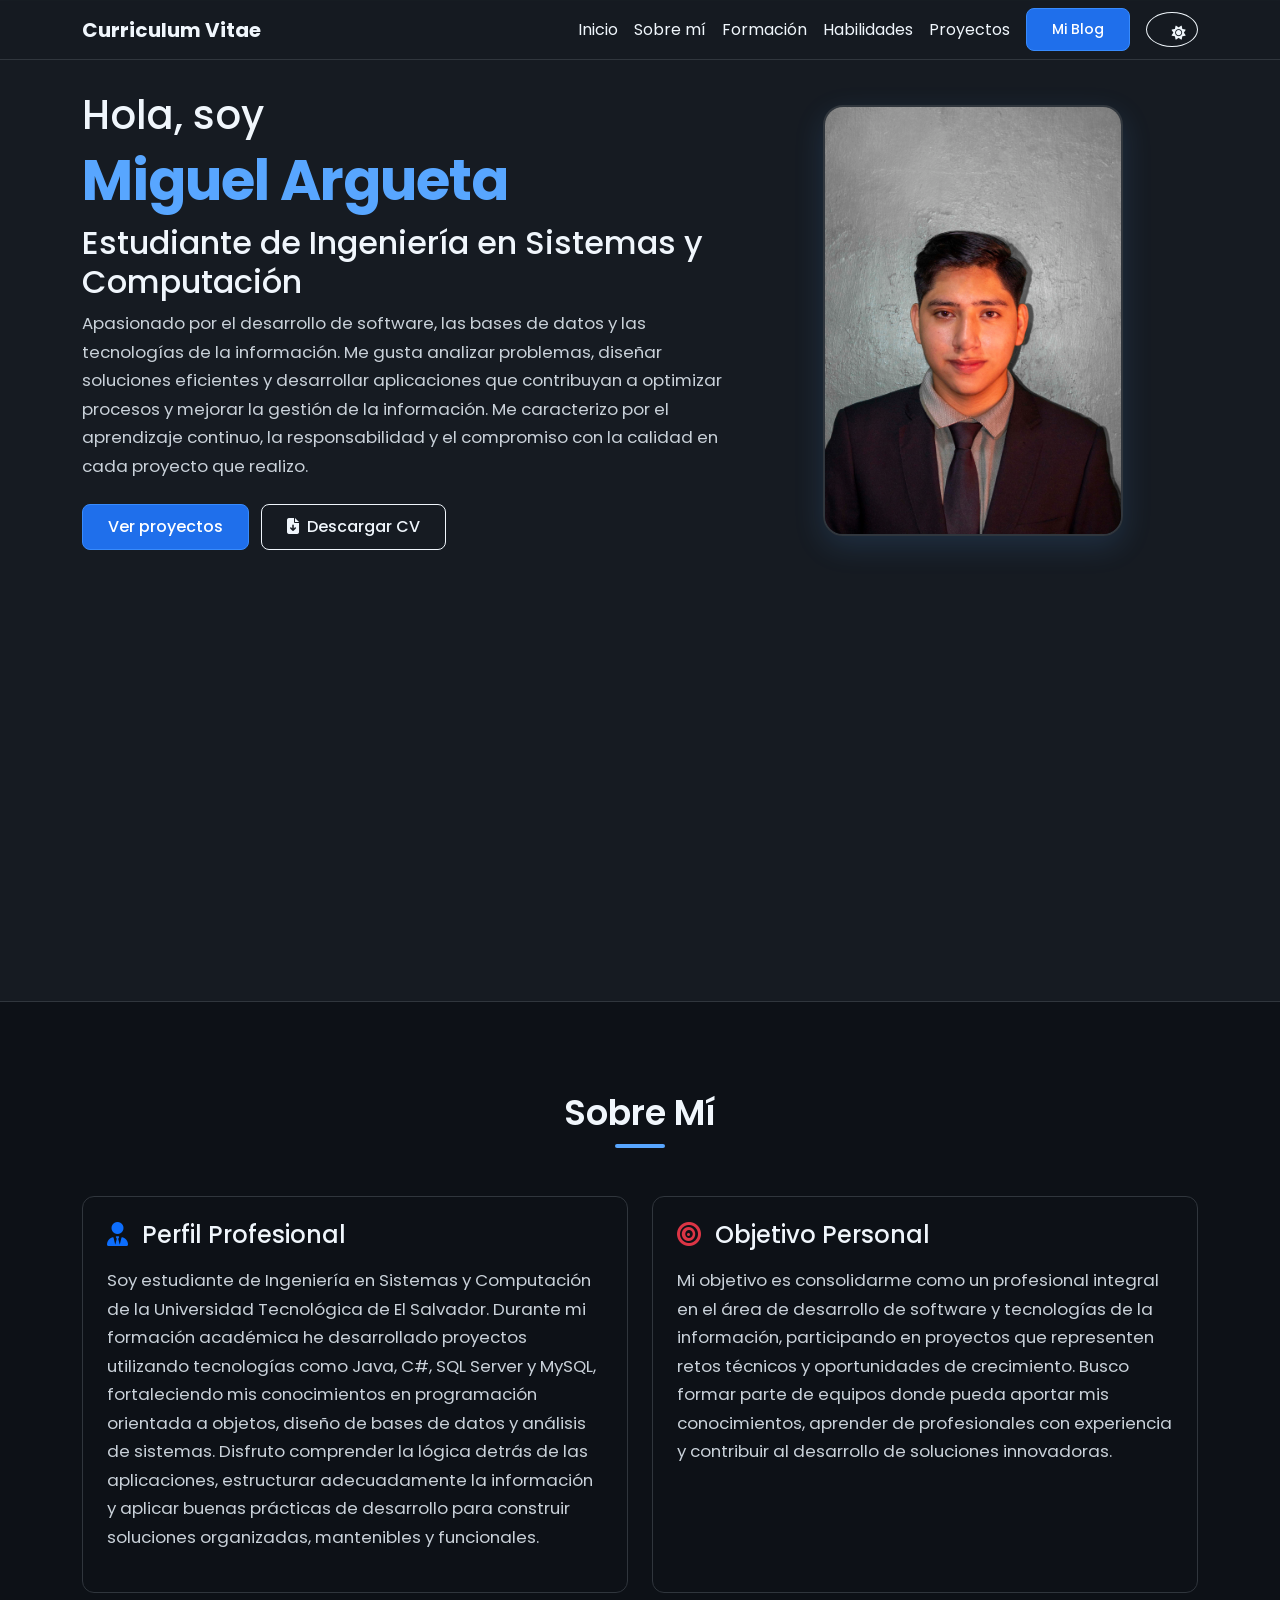
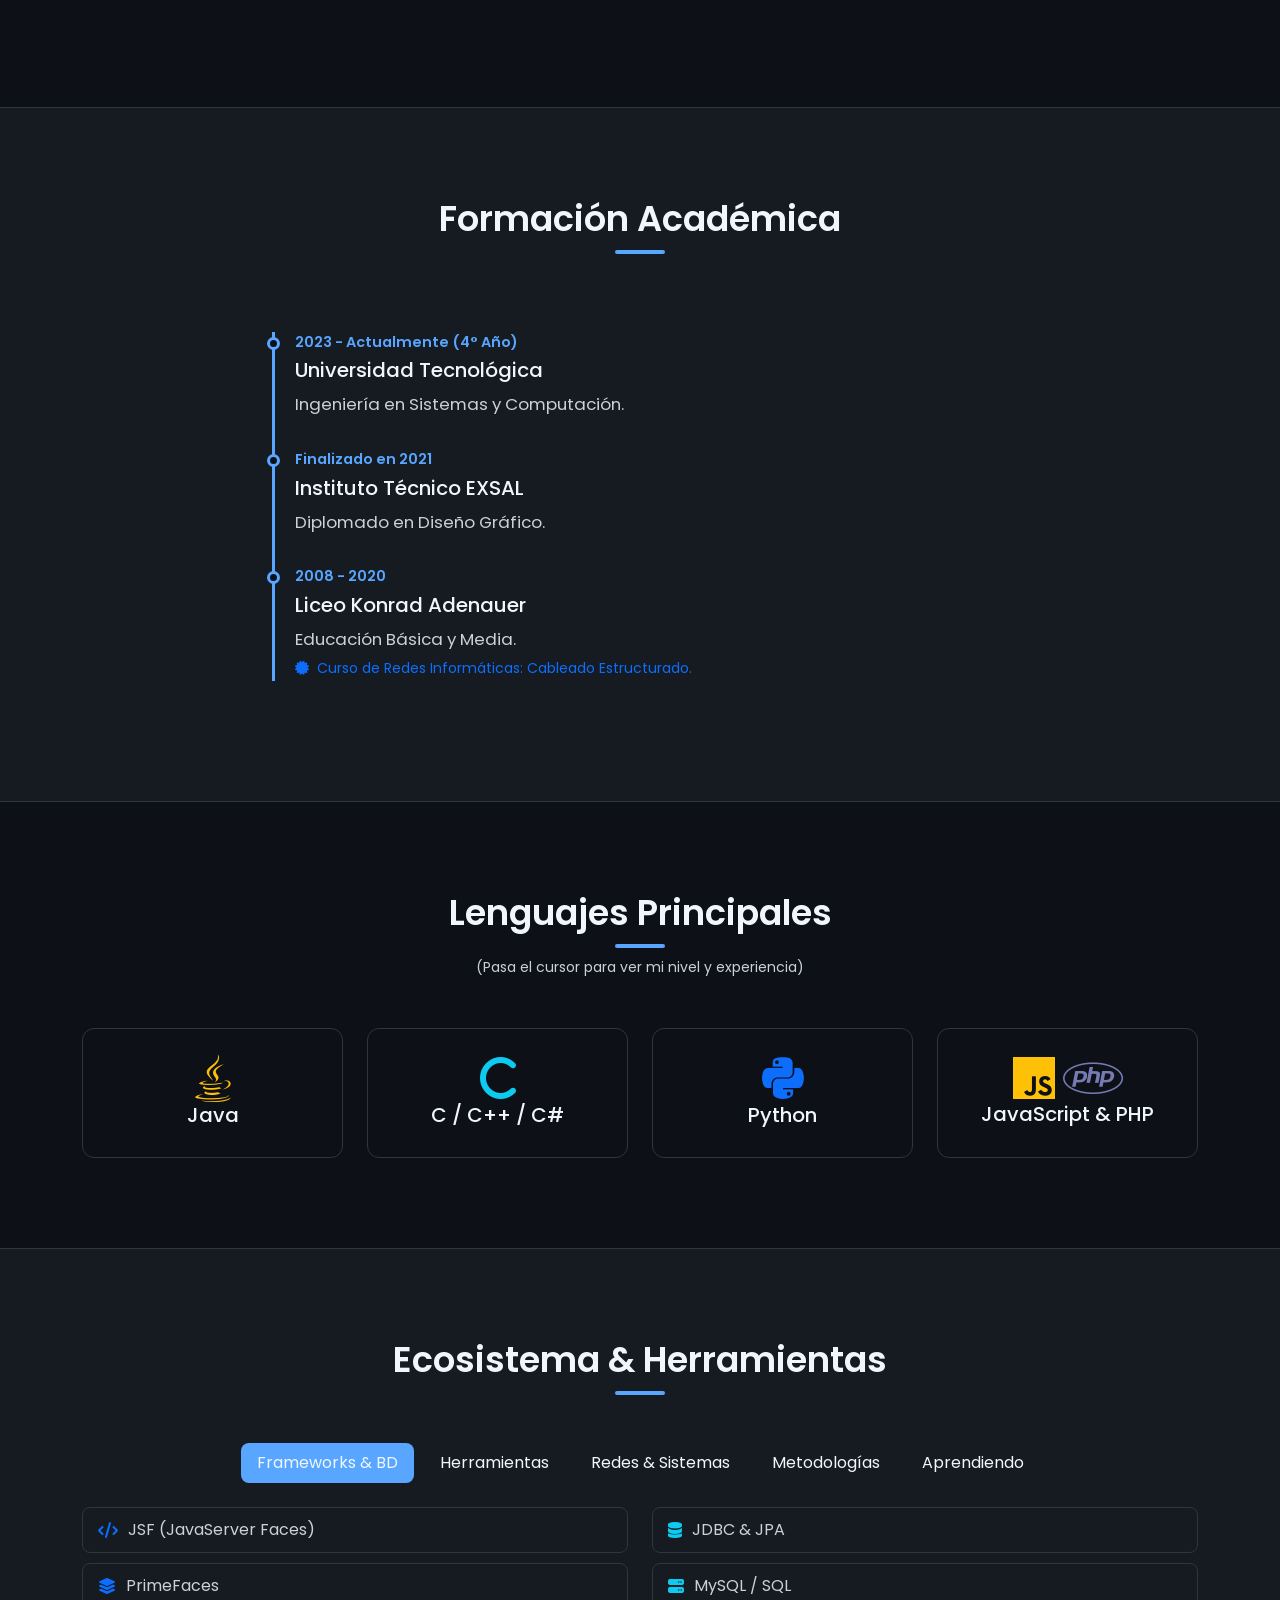
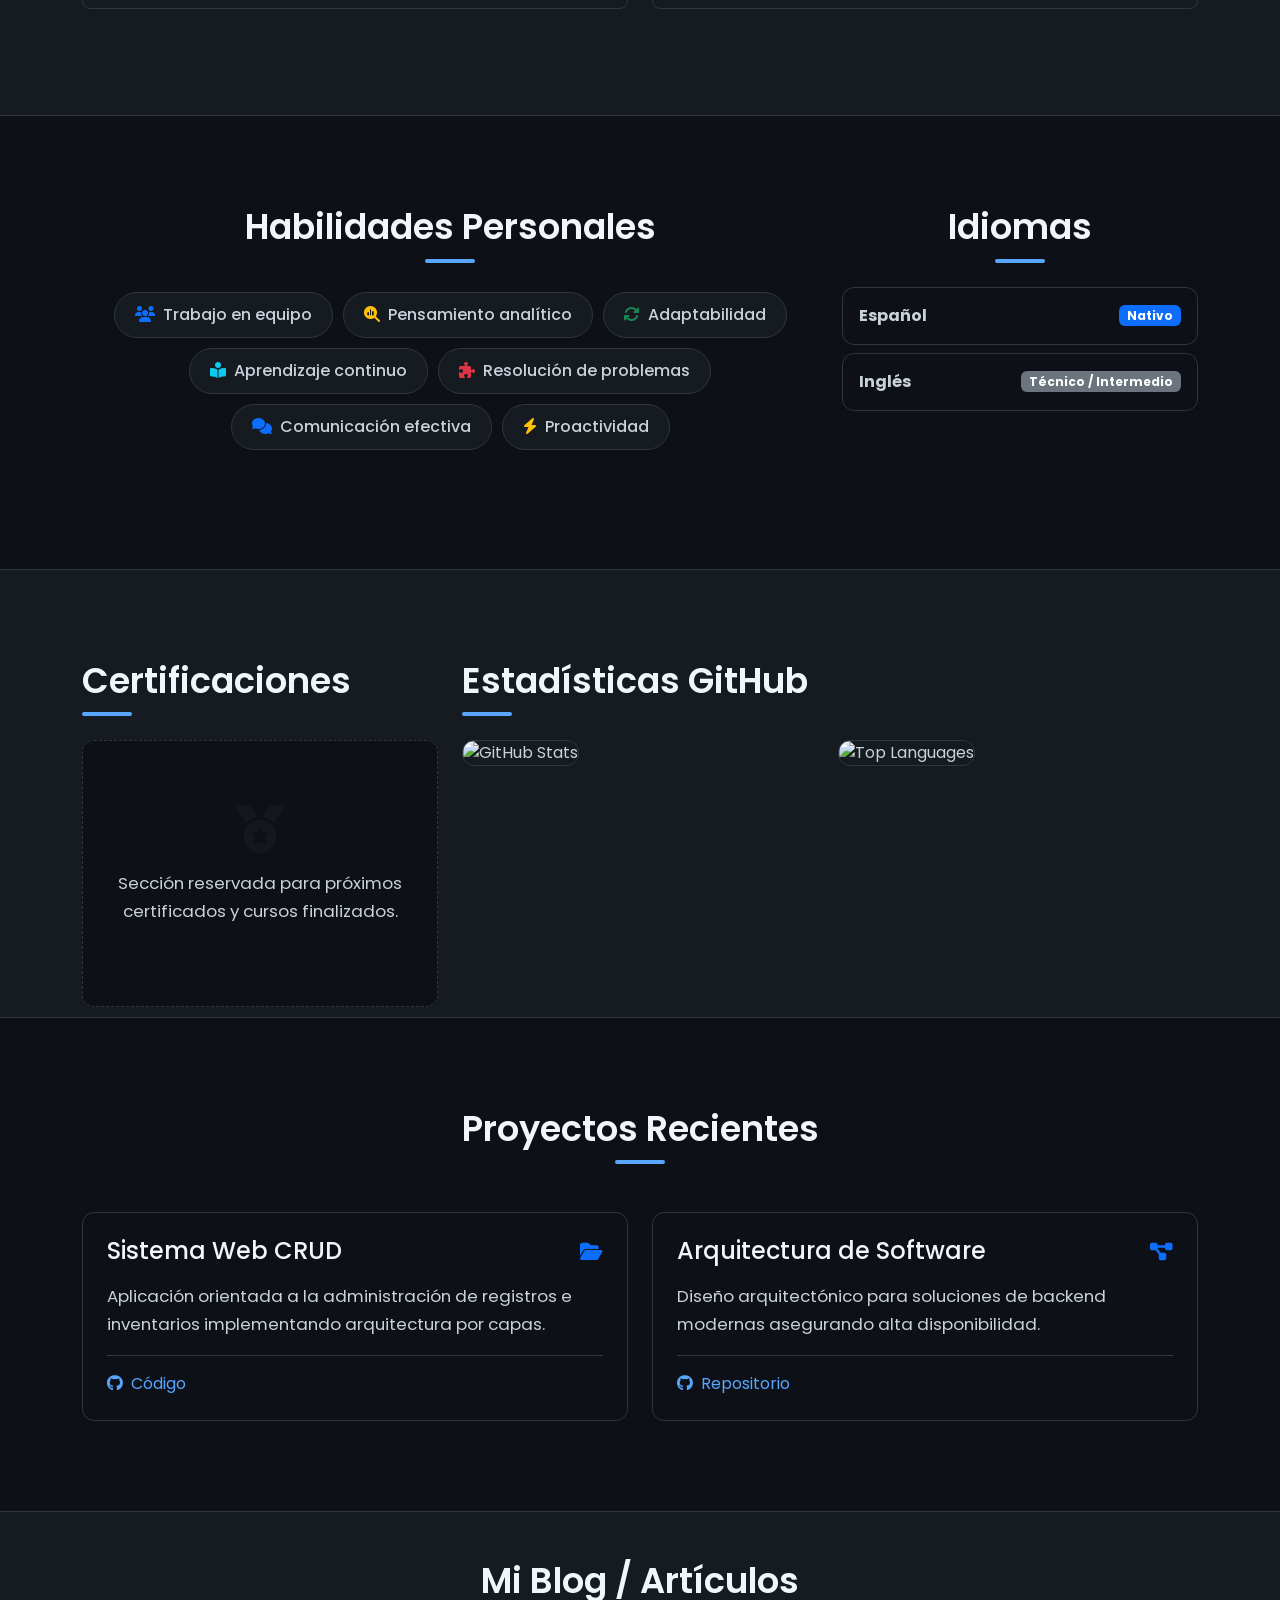
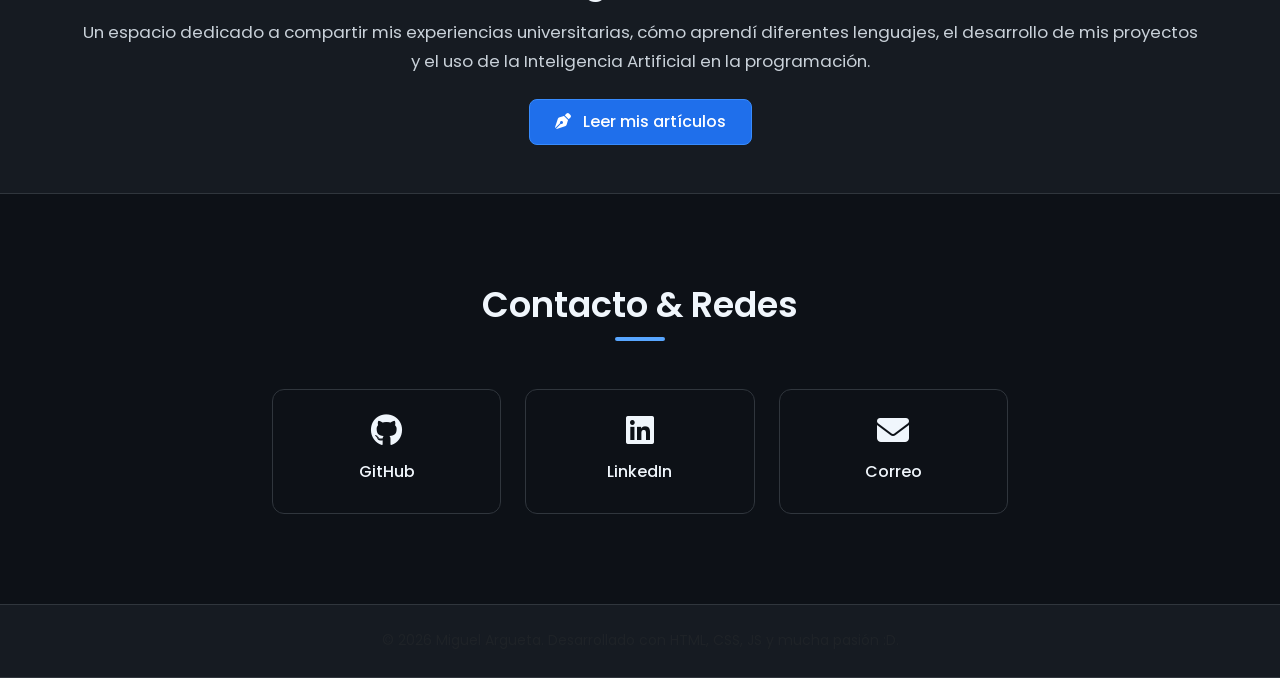
==== commit b55228f7: "Update index.html" ====
--- a/index.html
+++ b/index.html
@@ -188,7 +188,8 @@
                     <div class="card-custom p-4 h-100">
                         <h4><i class="fa-solid fa-bullseye text-danger me-2"></i> Objetivo Personal</h4>
                         <p class="mt-3 text-justify">
-                            software y tecnologías de la información, participando en proyectos que representen retos técnicos y oportunidades de crecimiento.
+                            Mi objetivo es consolidarme como un profesional integral en el área de desarrollo de software y tecnologías de la información, 
+                            participando en proyectos que representen retos técnicos y oportunidades de crecimiento.
                             Busco formar parte de equipos donde pueda aportar mis conocimientos, aprender de profesionales con experiencia y contribuir 
                             al desarrollo de soluciones innovadoras.
                         </p>
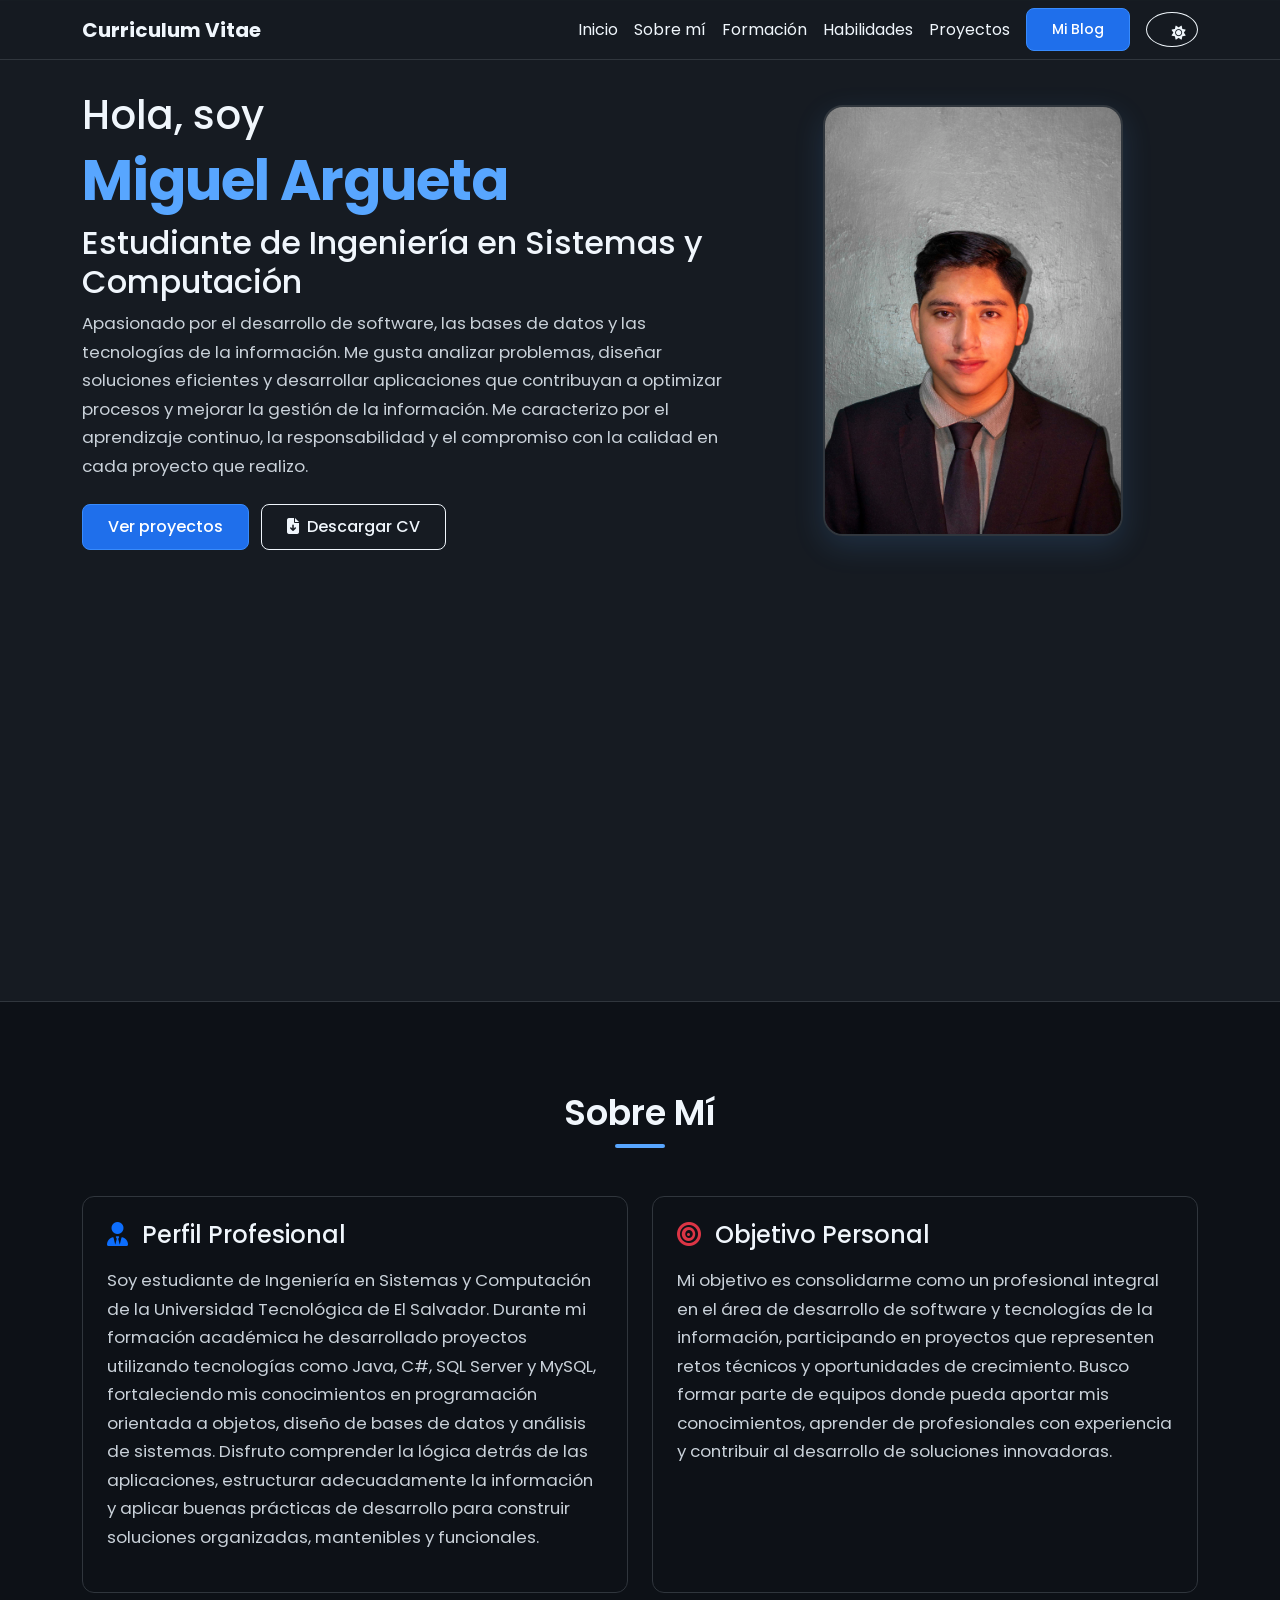
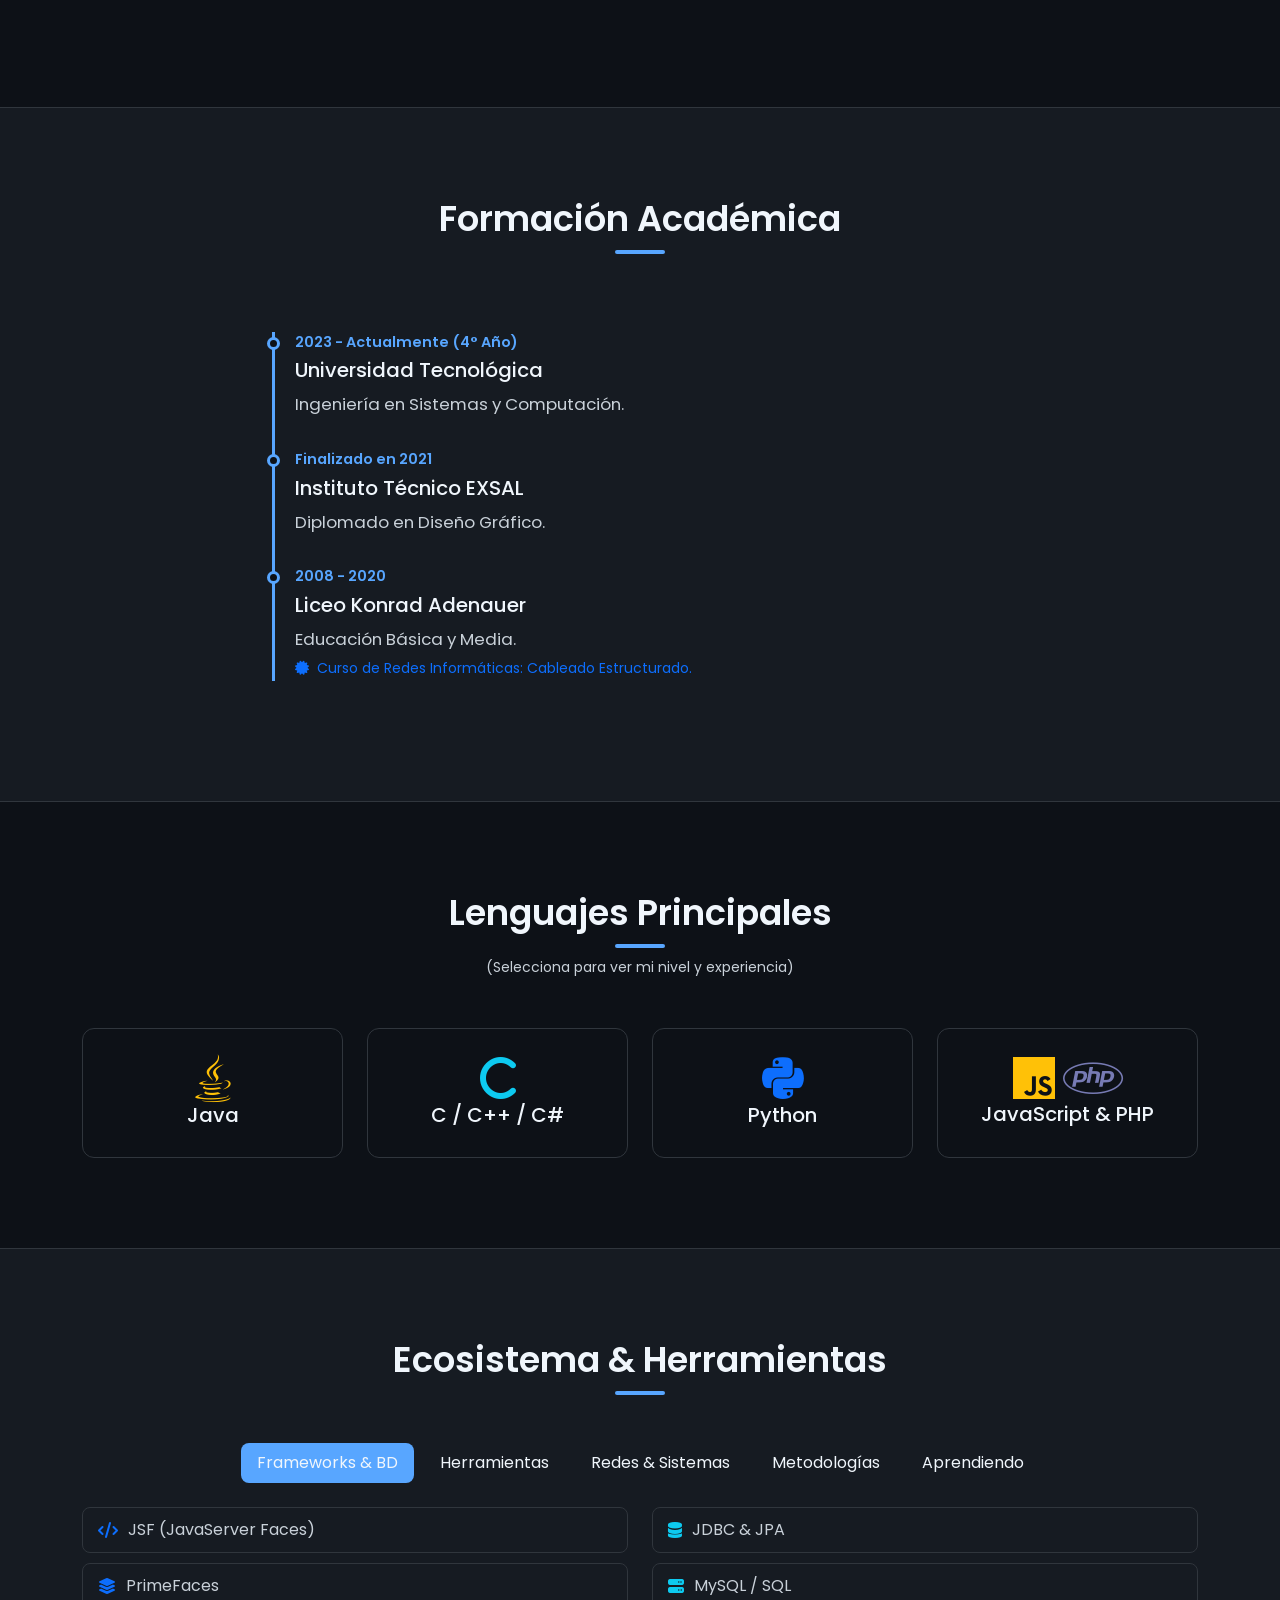
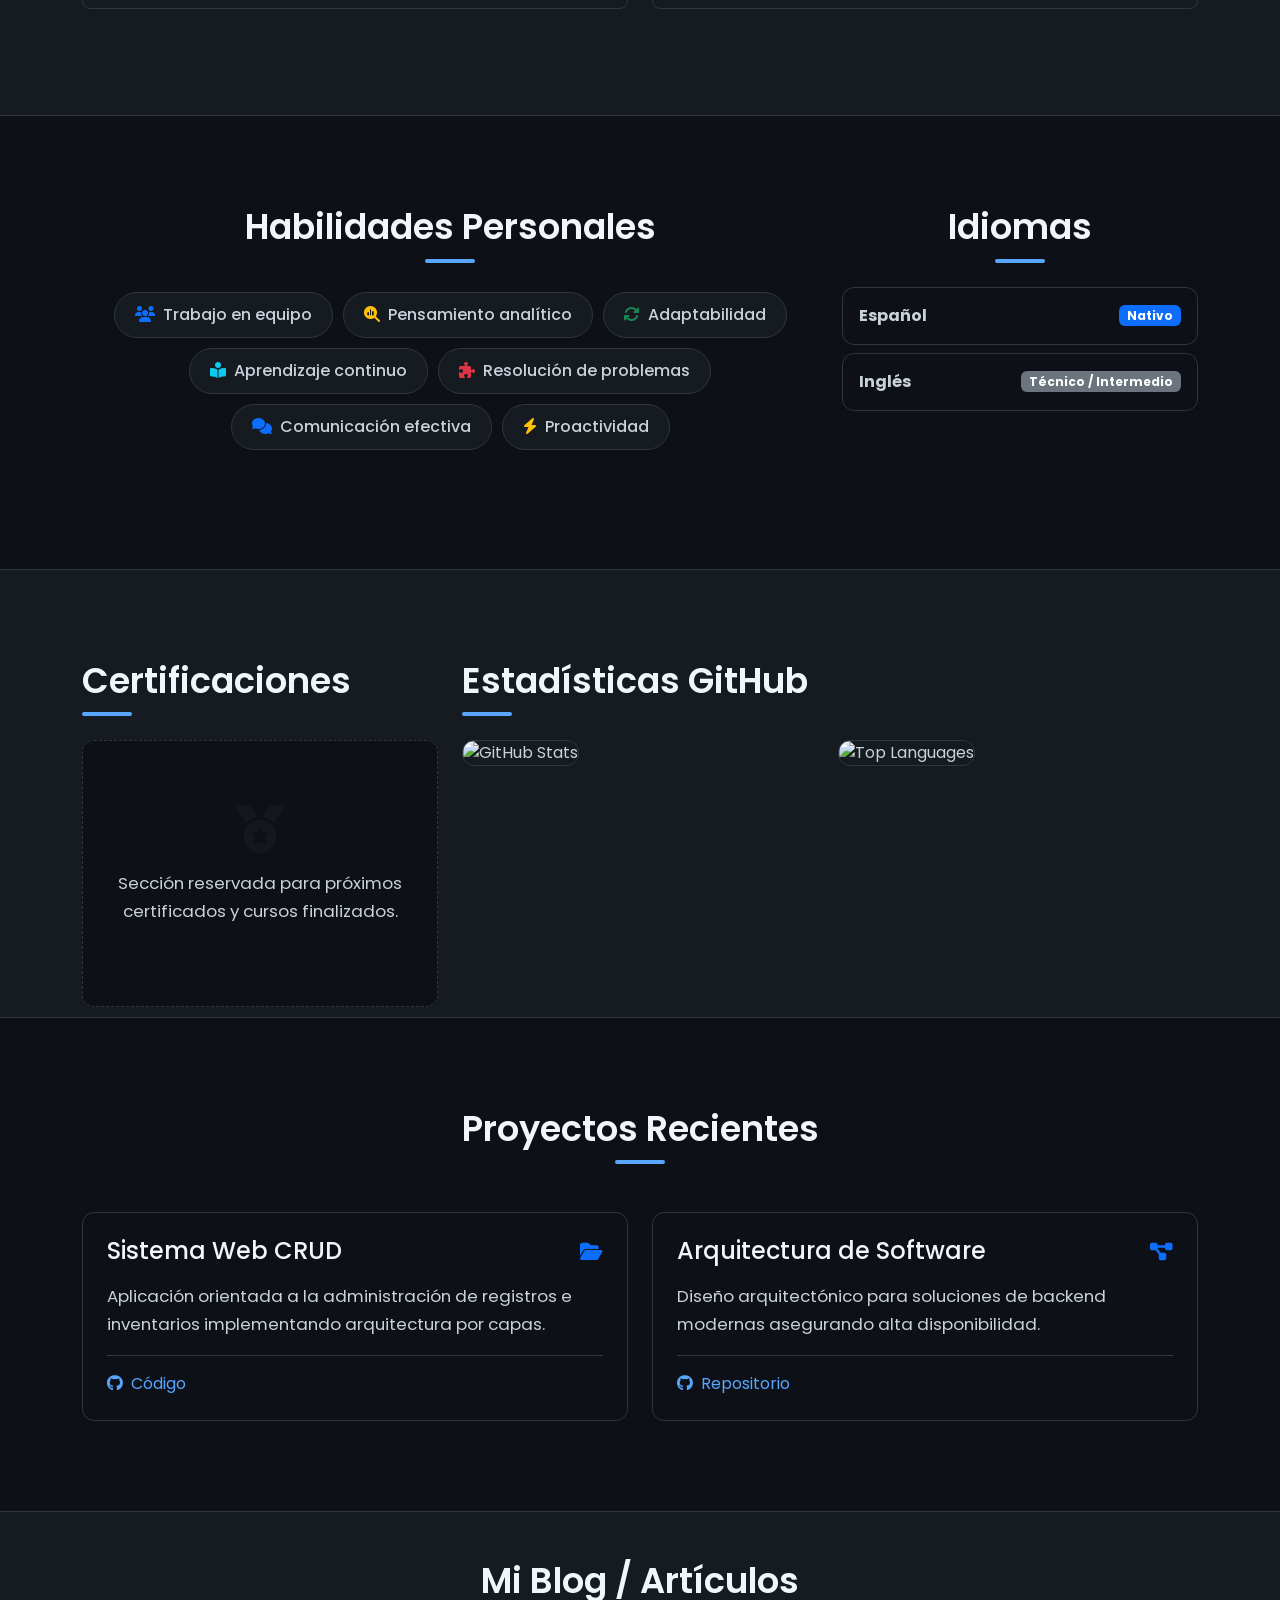
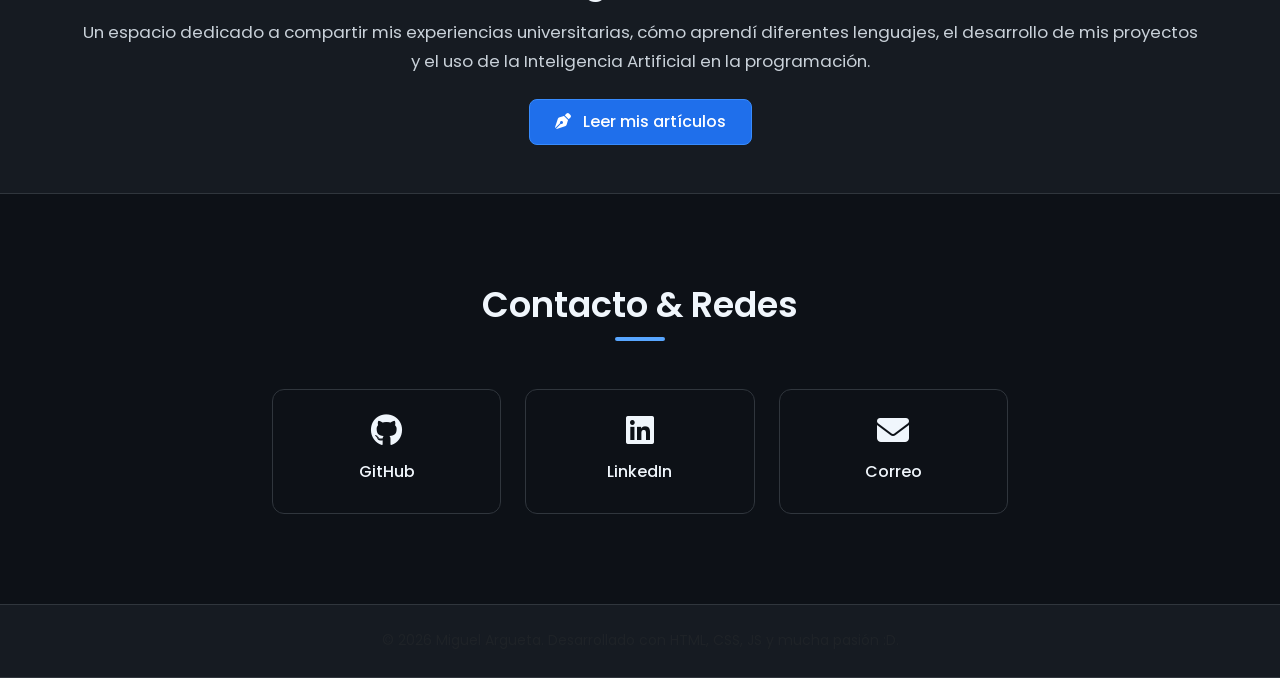
==== commit d3509541: "Update index.html" ====
--- a/index.html
+++ b/index.html
@@ -237,7 +237,7 @@
             <div class="text-center mb-5">
                 <h2 class="titulo-seccion">Lenguajes Principales</h2>
                 <div class="linea-decorativa mx-auto"></div>
-                <p class="mt-2 small">(Pasa el cursor para ver mi nivel y experiencia)</p>
+                <p class="mt-2 small">(Selecciona para ver mi nivel y experiencia)</p>
             </div>
             
             <div class="row row-cols-1 row-cols-md-2 row-cols-lg-4 g-4 text-center">
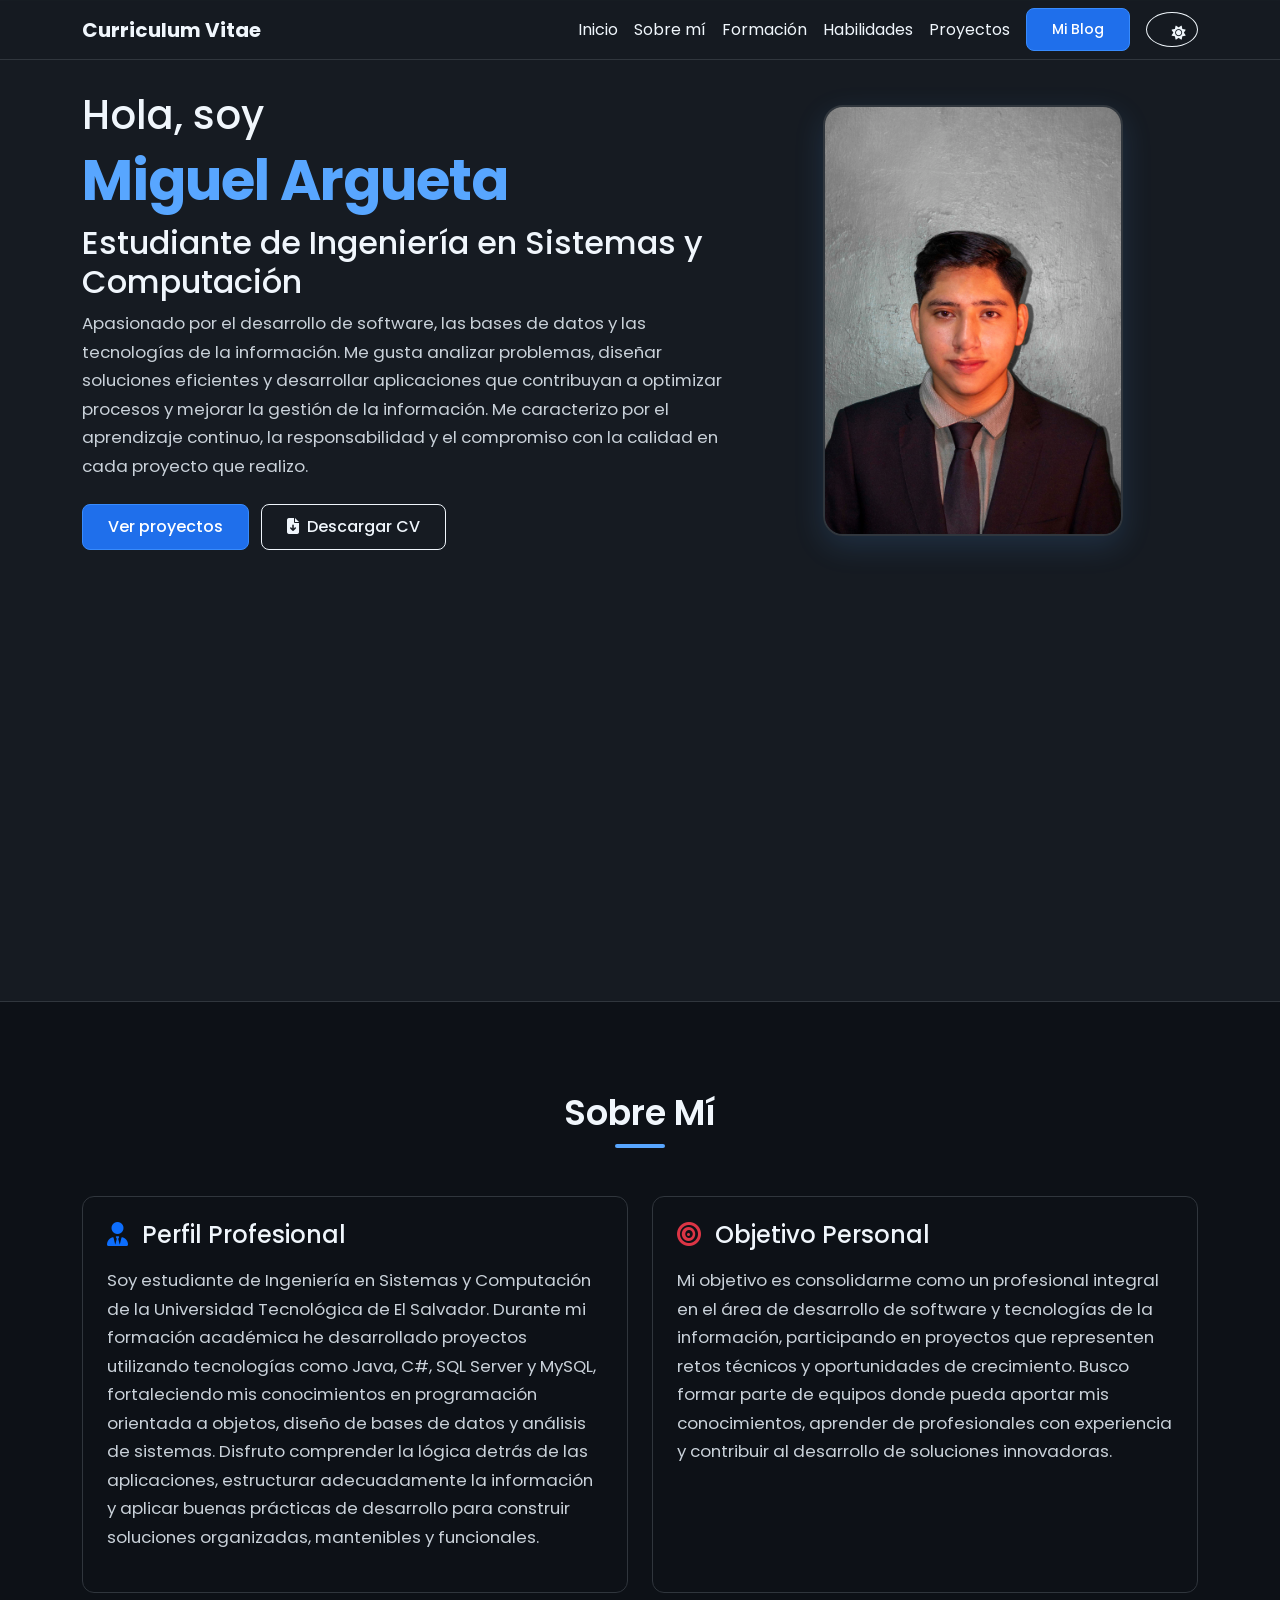
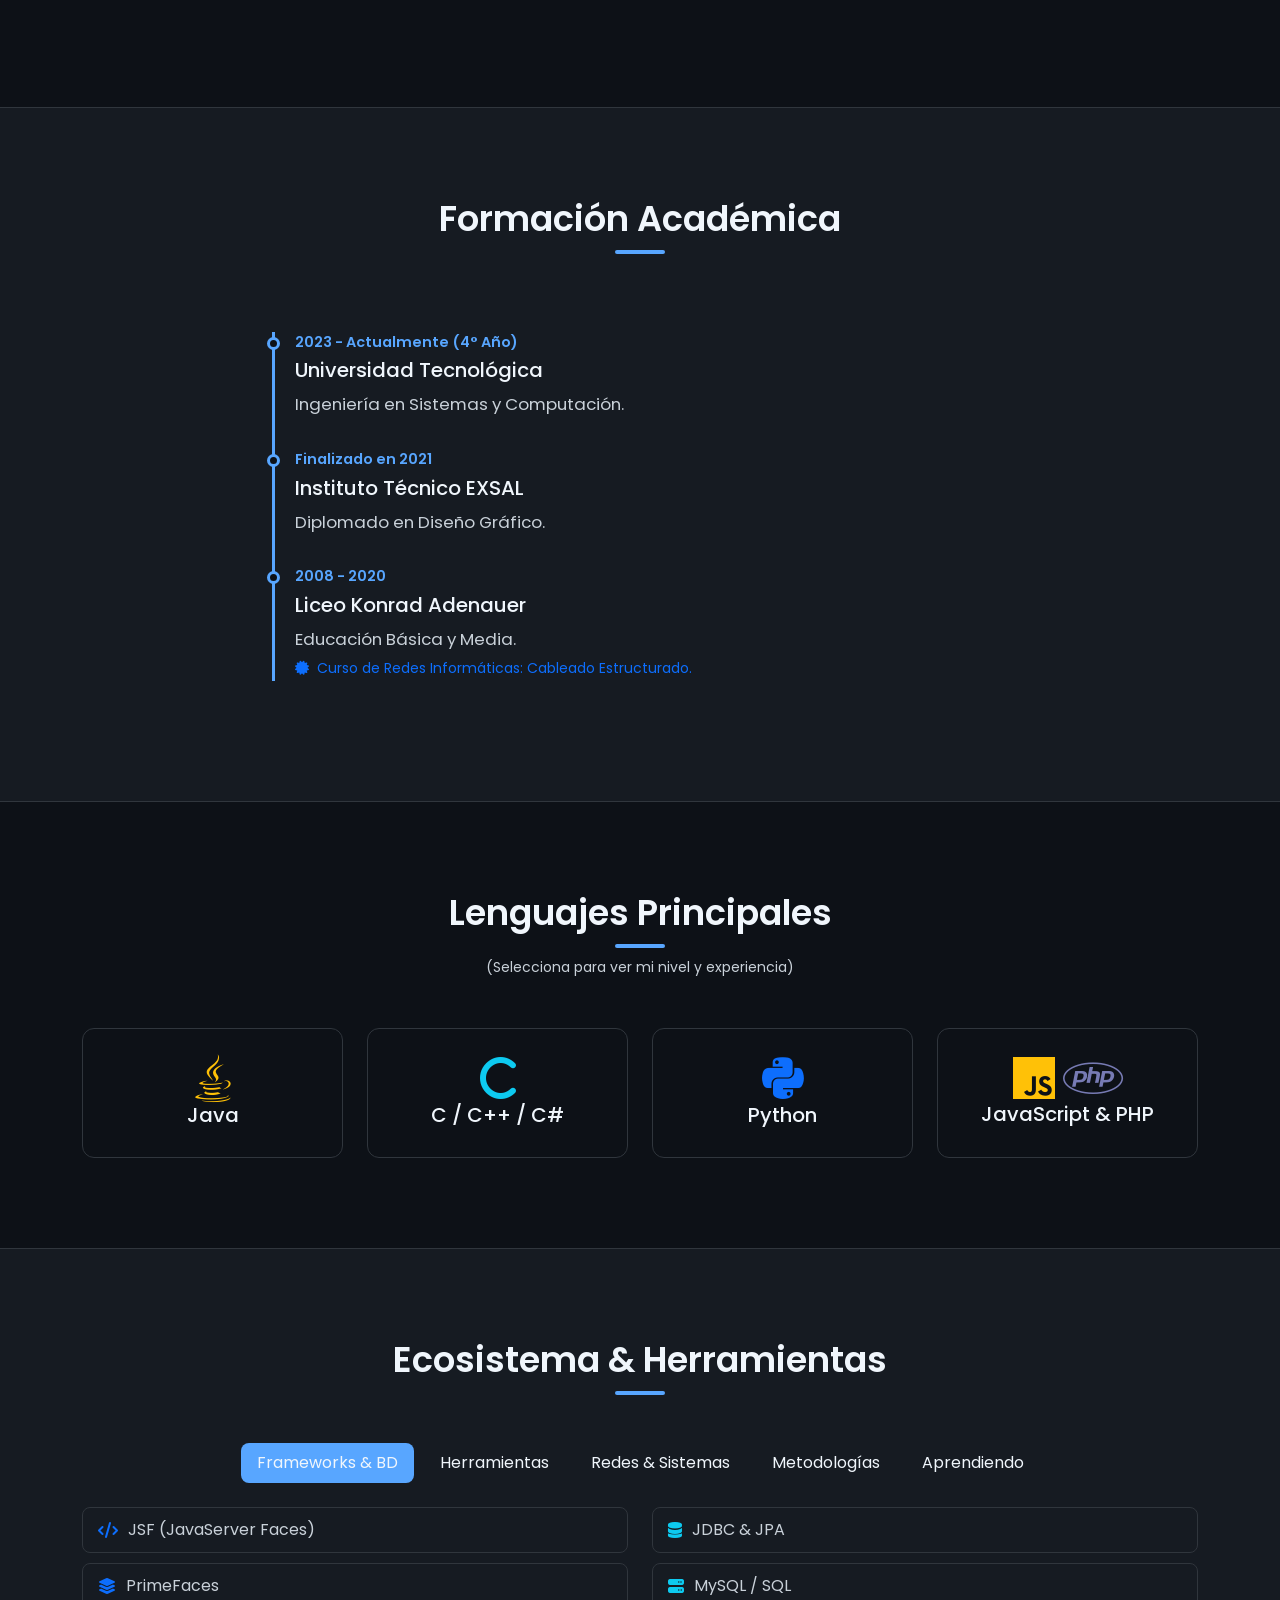
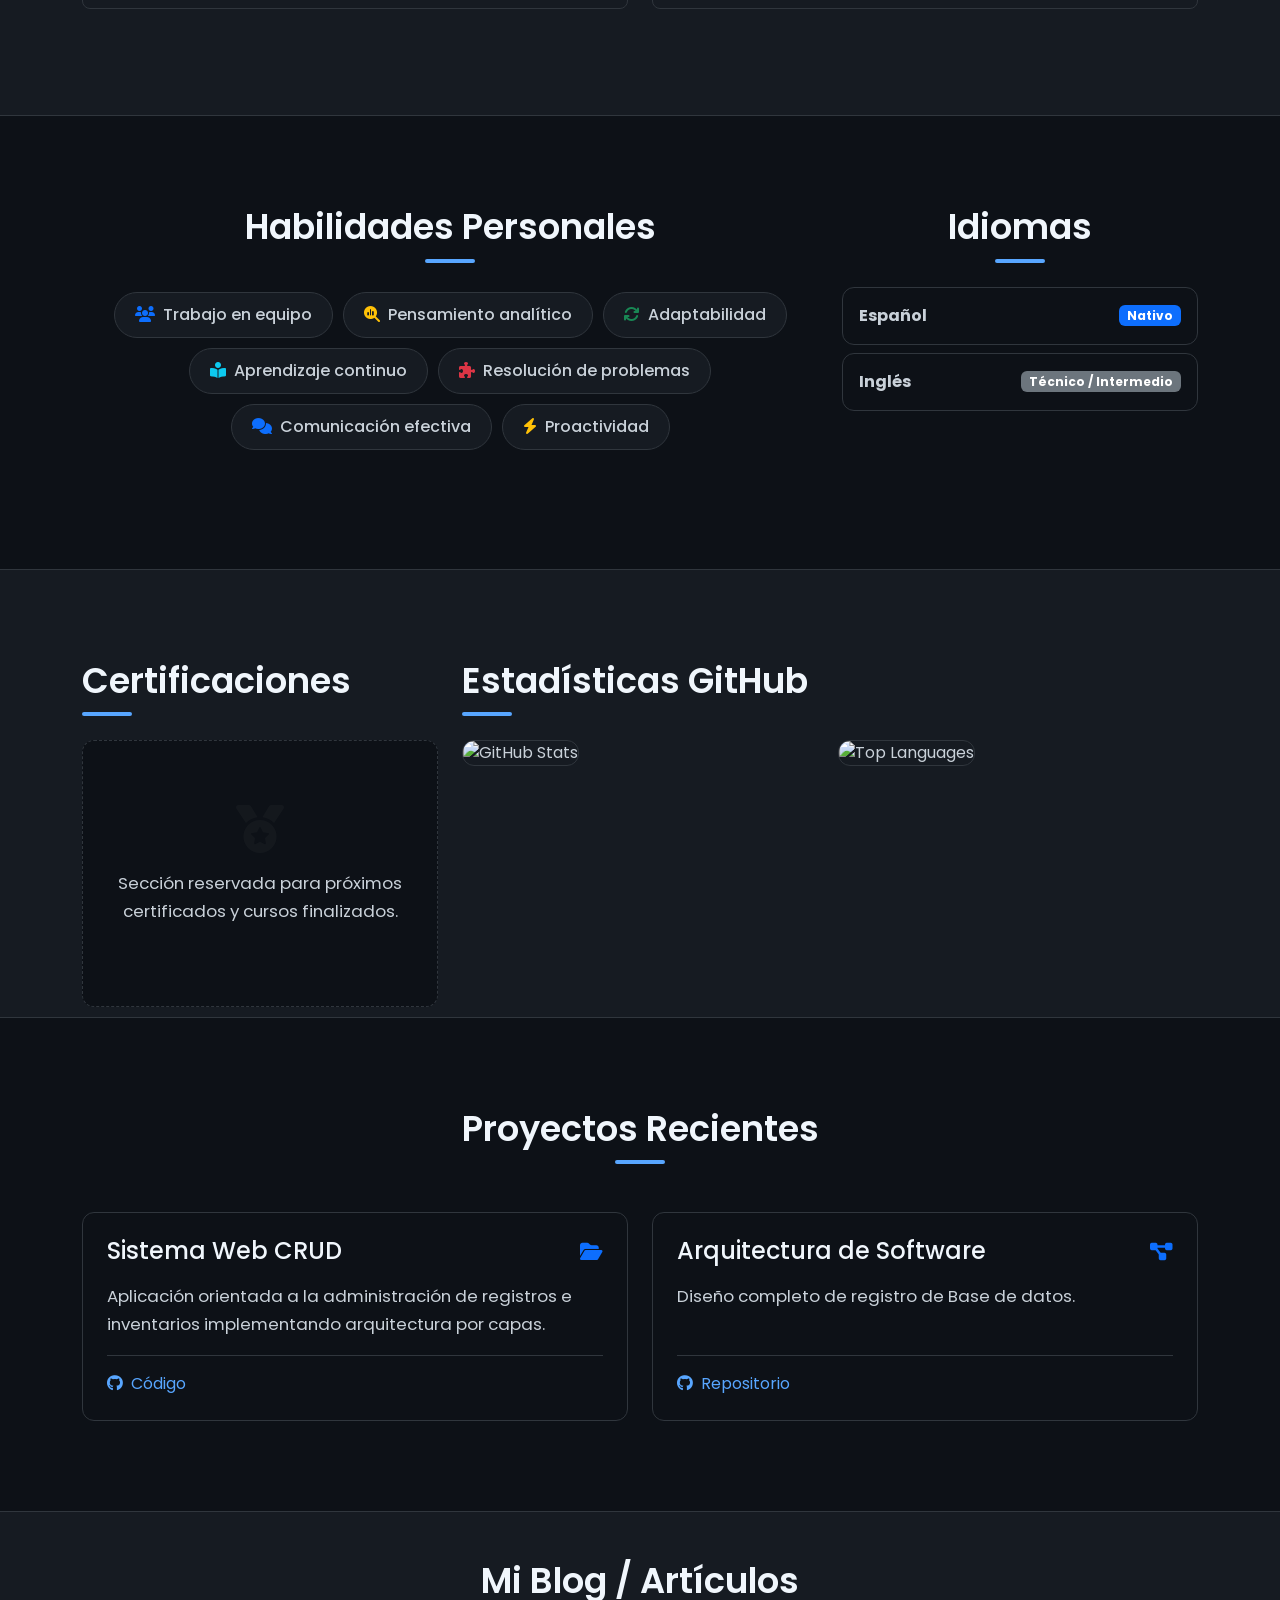
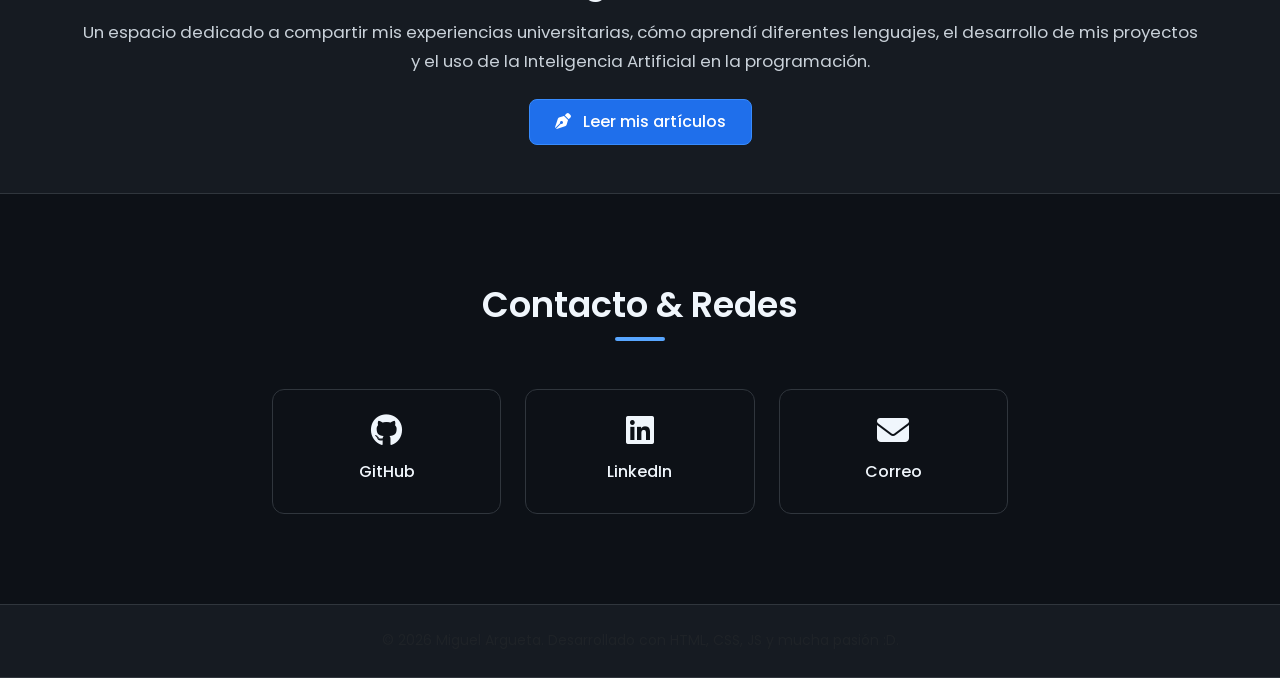
==== commit 51196ecd: "Update index.html" ====
--- a/index.html
+++ b/index.html
@@ -473,7 +473,7 @@
                         </div>
                         <p class="flex-grow-1">Aplicación orientada a la administración de registros e inventarios implementando arquitectura por capas.</p>
                         <div class="mt-auto pt-3 border-top" style="border-color: var(--border-color) !important;">
-                            <a href="#" class="btn-link text-decoration-none me-3" style="color: var(--primary);"><i class="fa-brands fa-github me-1"></i> Código</a>
+                            <a href="https://github.com/miguelarguetadevsv/Construiccion-de-aplicacion-dinamica-.git" class="btn-link text-decoration-none me-3" style="color: var(--primary);"><i class="fa-brands fa-github me-1"></i> Código</a>
                         </div>
                     </div>
                 </div>
@@ -483,9 +483,9 @@
                             <h4 class="m-0">Arquitectura de Software</h4>
                             <i class="fa-solid fa-diagram-project text-primary fa-lg"></i>
                         </div>
-                        <p class="flex-grow-1">Diseño arquitectónico para soluciones de backend modernas asegurando alta disponibilidad.</p>
+                        <p class="flex-grow-1">Diseño completo de registro de Base de datos.</p>
                         <div class="mt-auto pt-3 border-top" style="border-color: var(--border-color) !important;">
-                            <a href="#" class="btn-link text-decoration-none" style="color: var(--primary);"><i class="fa-brands fa-github me-1"></i> Repositorio</a>
+                            <a href="https://github.com/miguelarguetadevsv/Proyecot-ConexionSQL.git" class="btn-link text-decoration-none" style="color: var(--primary);"><i class="fa-brands fa-github me-1"></i> Repositorio</a>
                         </div>
                     </div>
                 </div>
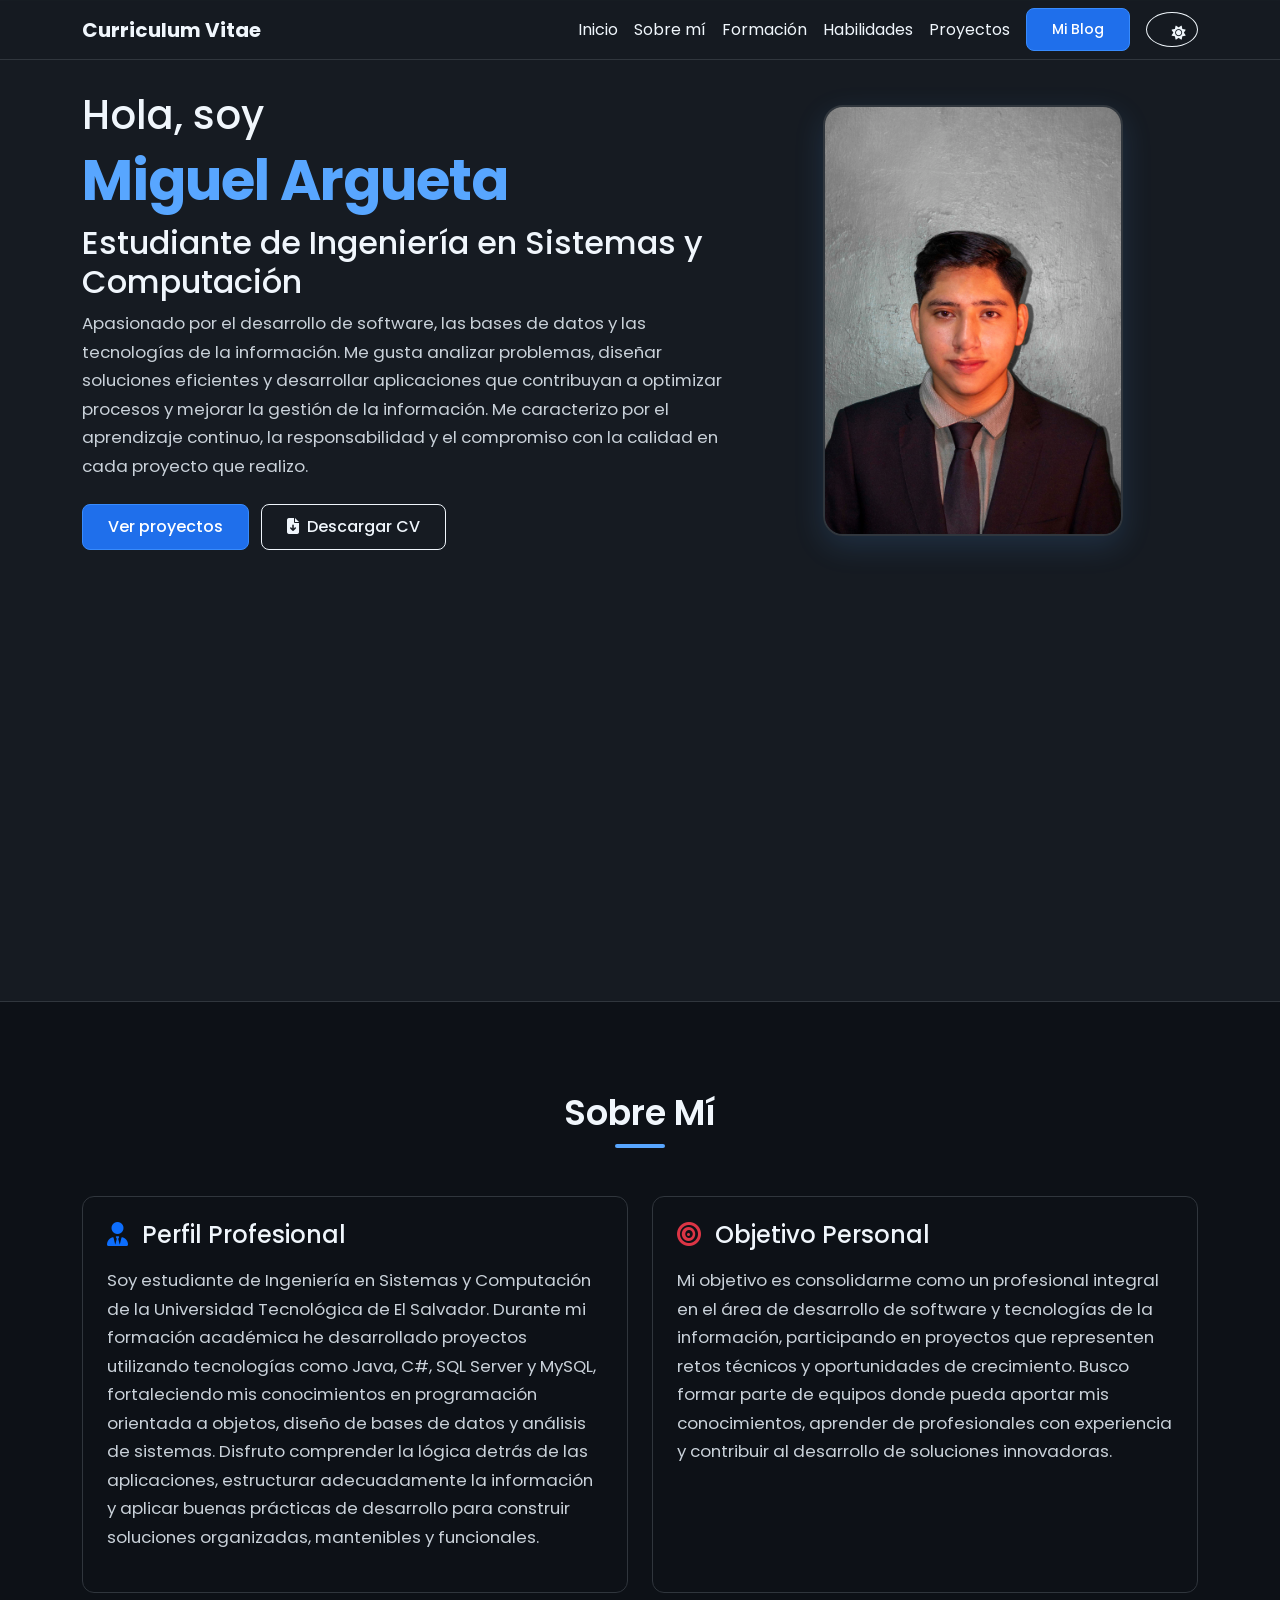
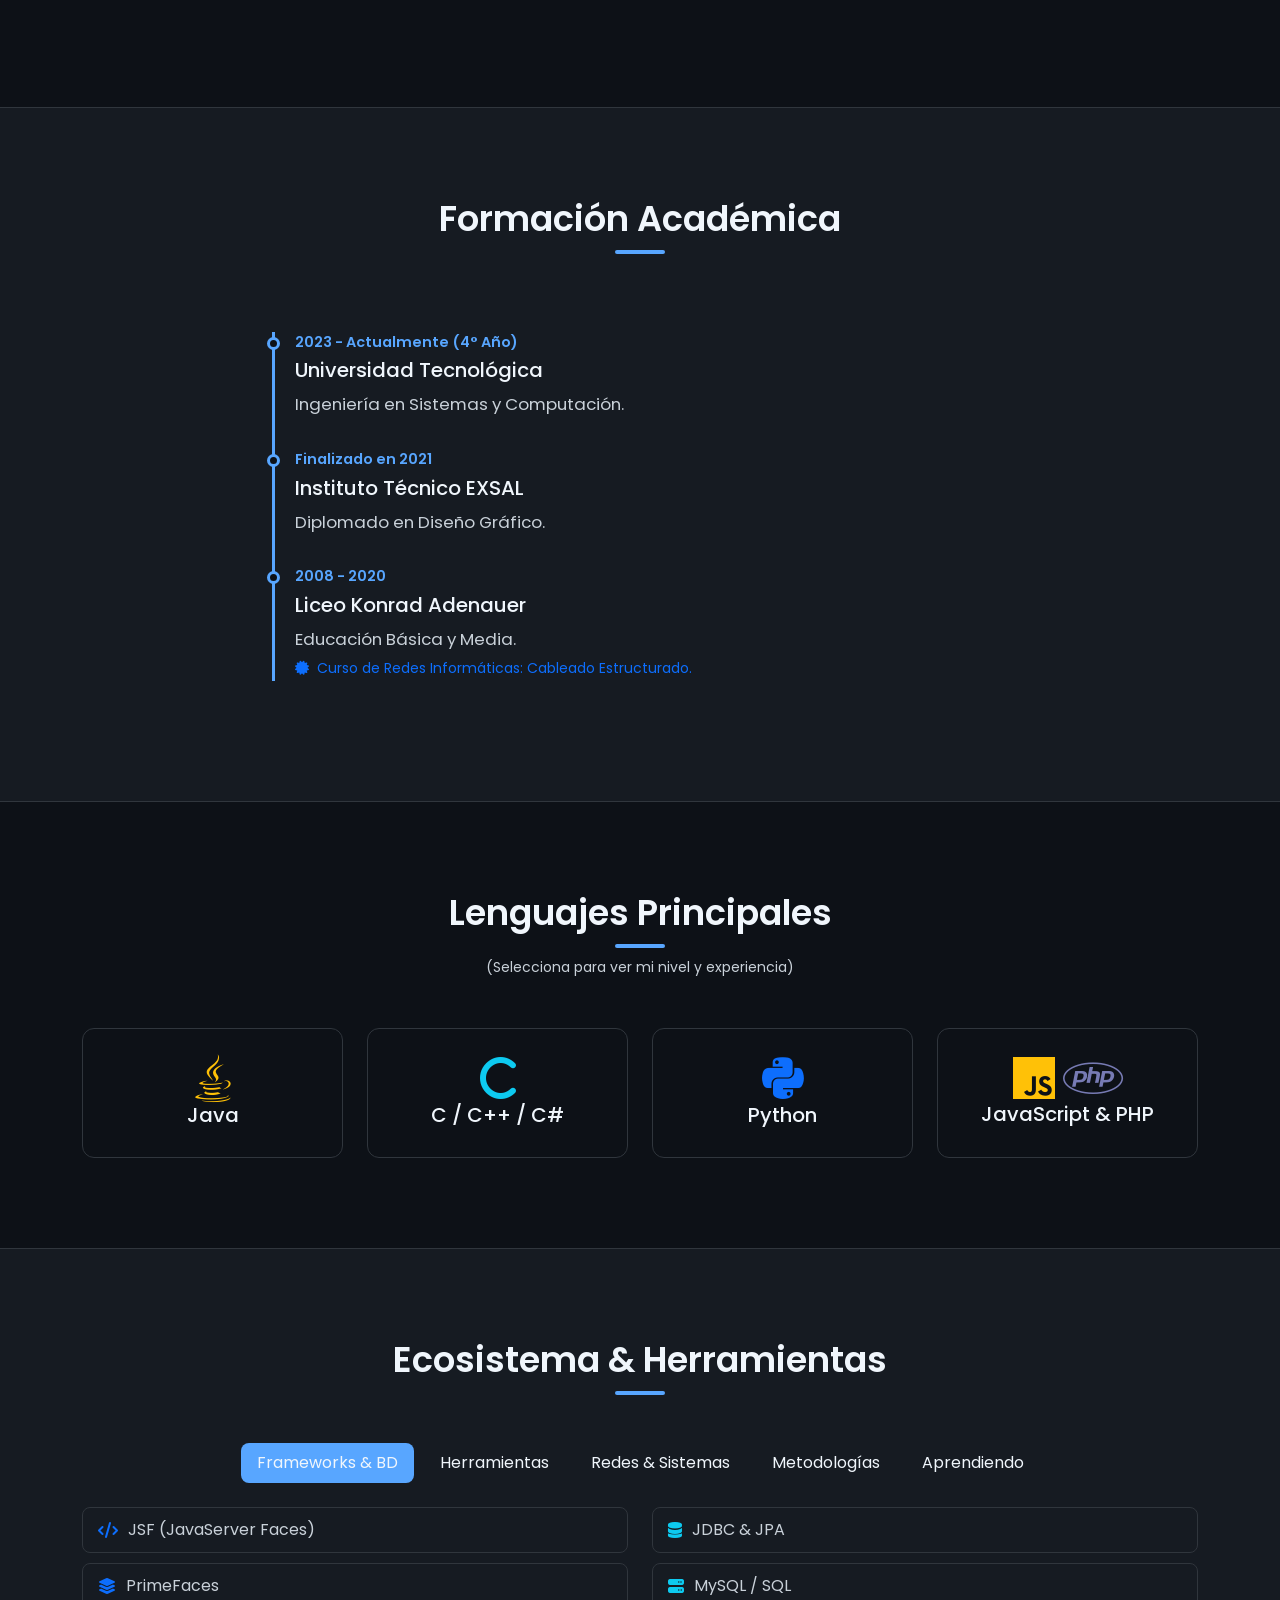
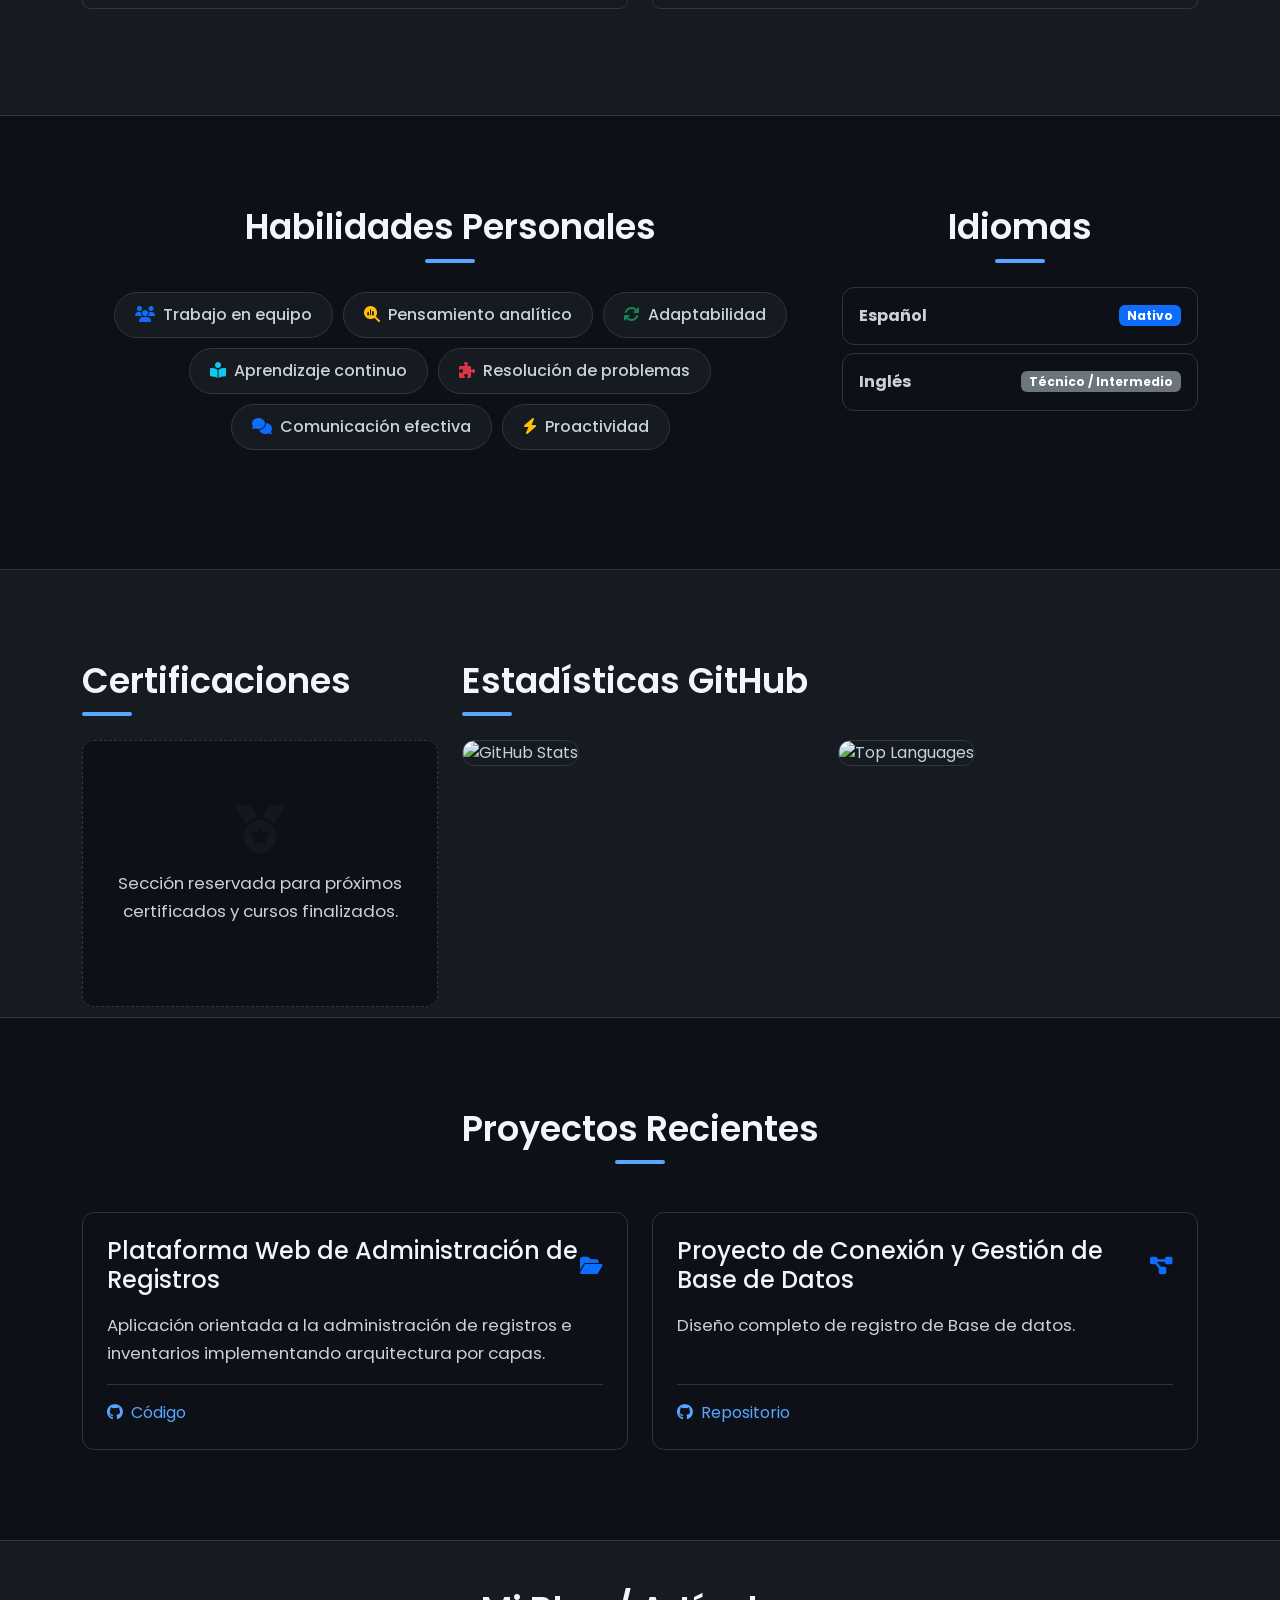
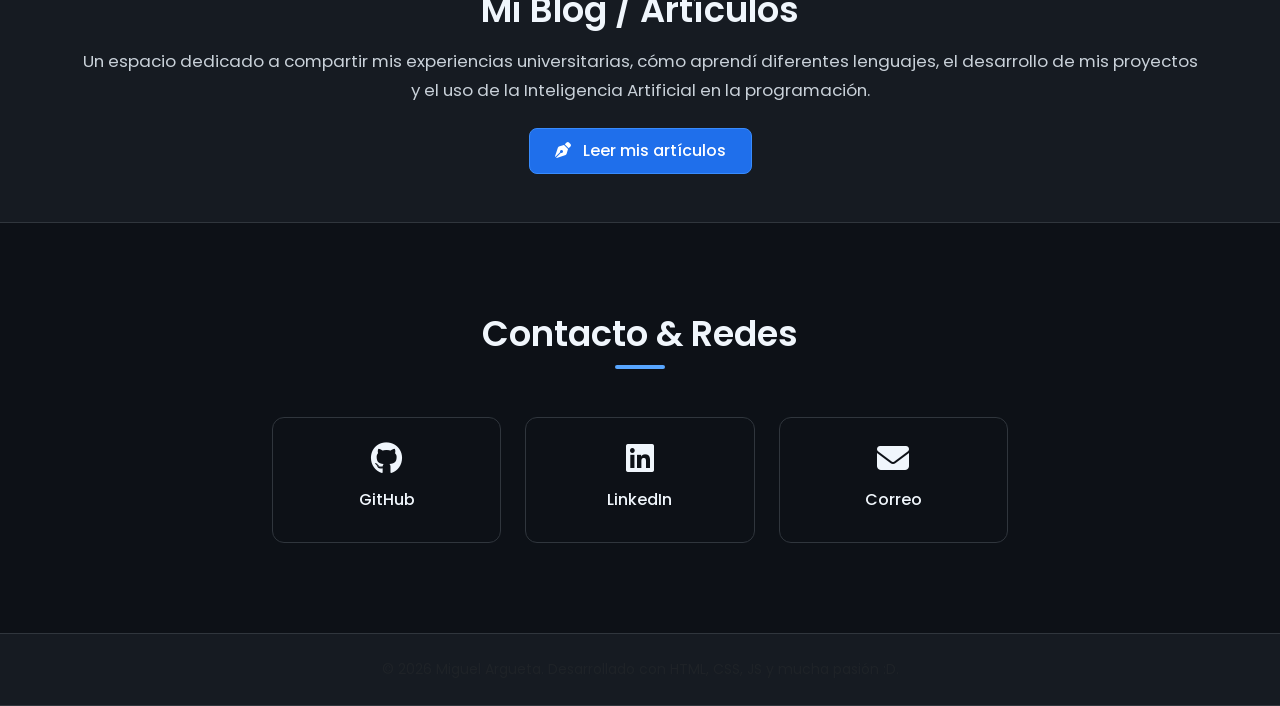
==== commit d6e68714: "Update index.html" ====
--- a/index.html
+++ b/index.html
@@ -468,7 +468,7 @@
                 <div class="col-md-6">
                     <div class="card-custom p-4 h-100 card-proyecto d-flex flex-column">
                         <div class="d-flex justify-content-between align-items-center mb-3">
-                            <h4 class="m-0">Sistema Web CRUD</h4>
+                            <h4 class="m-0">Plataforma Web de Administración de Registros</h4>
                             <i class="fa-solid fa-folder-open text-primary fa-lg"></i>
                         </div>
                         <p class="flex-grow-1">Aplicación orientada a la administración de registros e inventarios implementando arquitectura por capas.</p>
@@ -480,7 +480,7 @@
                 <div class="col-md-6">
                     <div class="card-custom p-4 h-100 card-proyecto d-flex flex-column">
                         <div class="d-flex justify-content-between align-items-center mb-3">
-                            <h4 class="m-0">Arquitectura de Software</h4>
+                            <h4 class="m-0">Proyecto de Conexión y Gestión de Base de Datos</h4>
                             <i class="fa-solid fa-diagram-project text-primary fa-lg"></i>
                         </div>
                         <p class="flex-grow-1">Diseño completo de registro de Base de datos.</p>
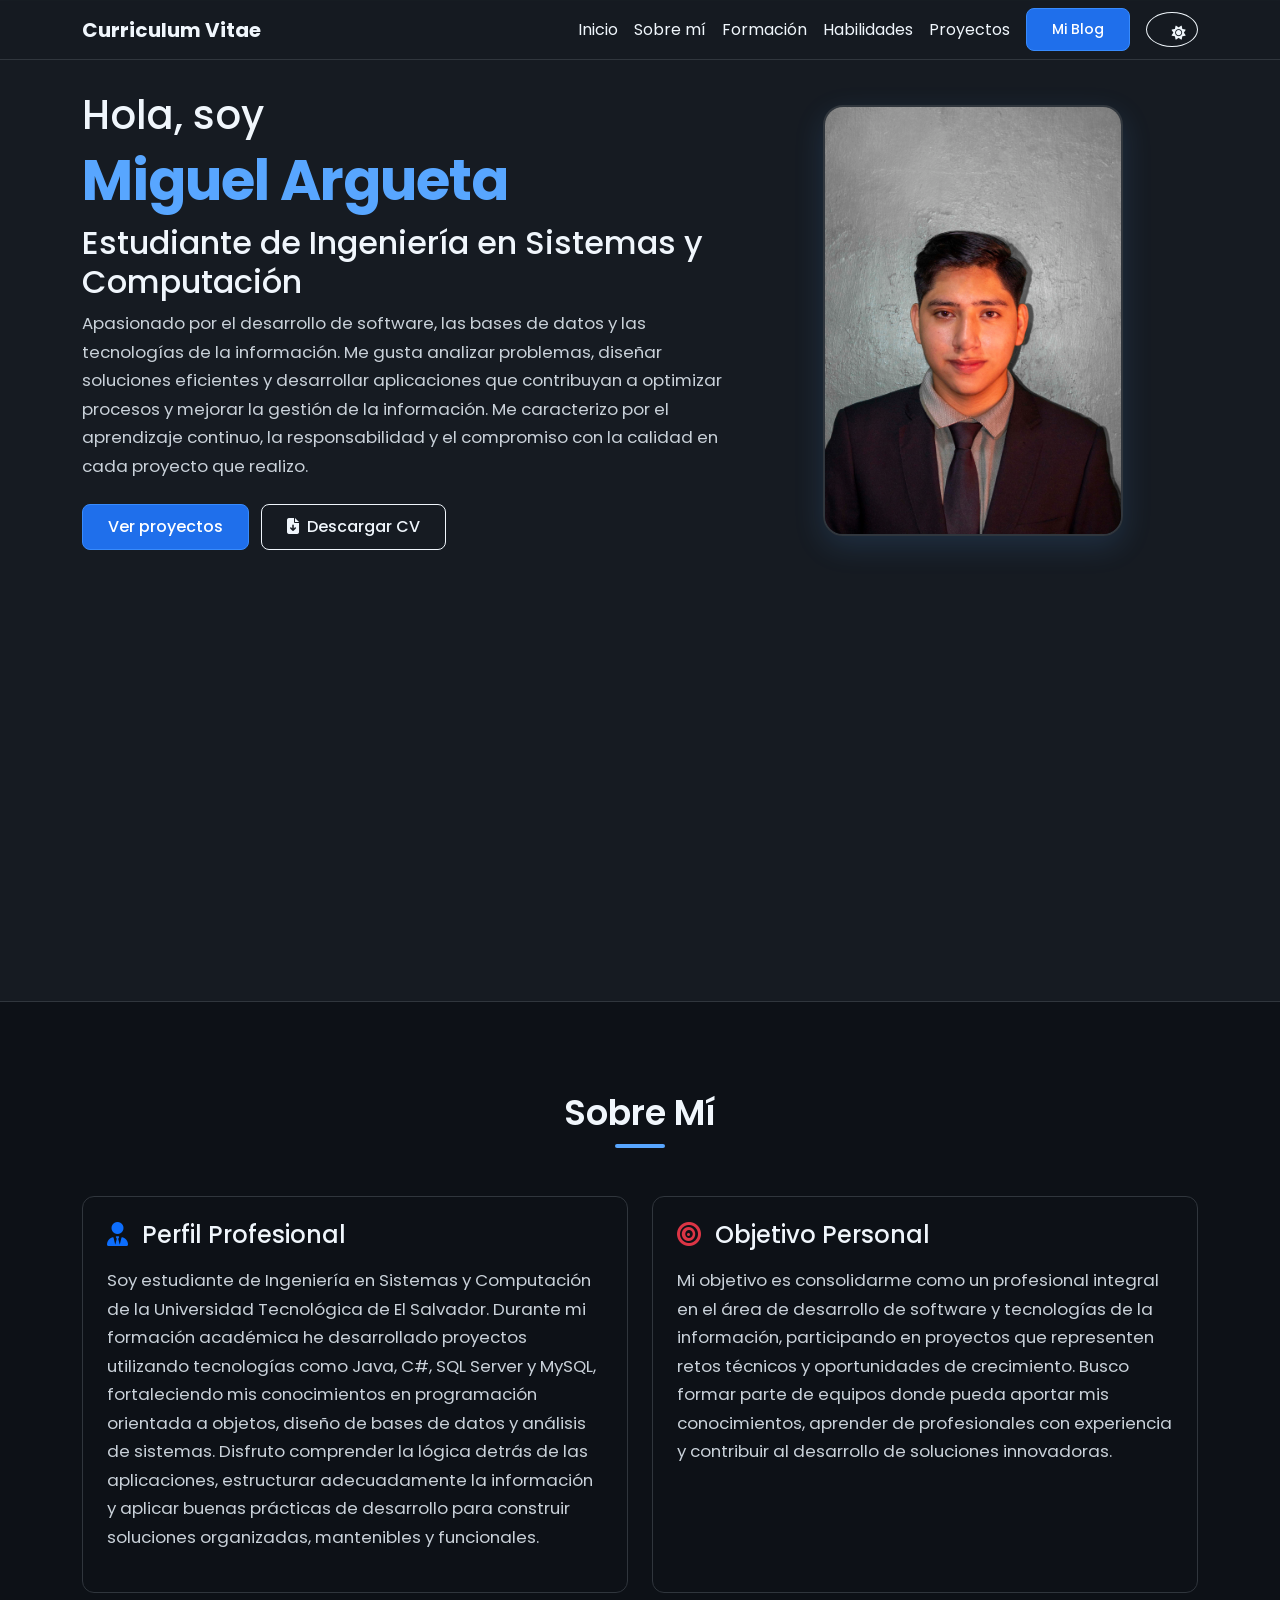
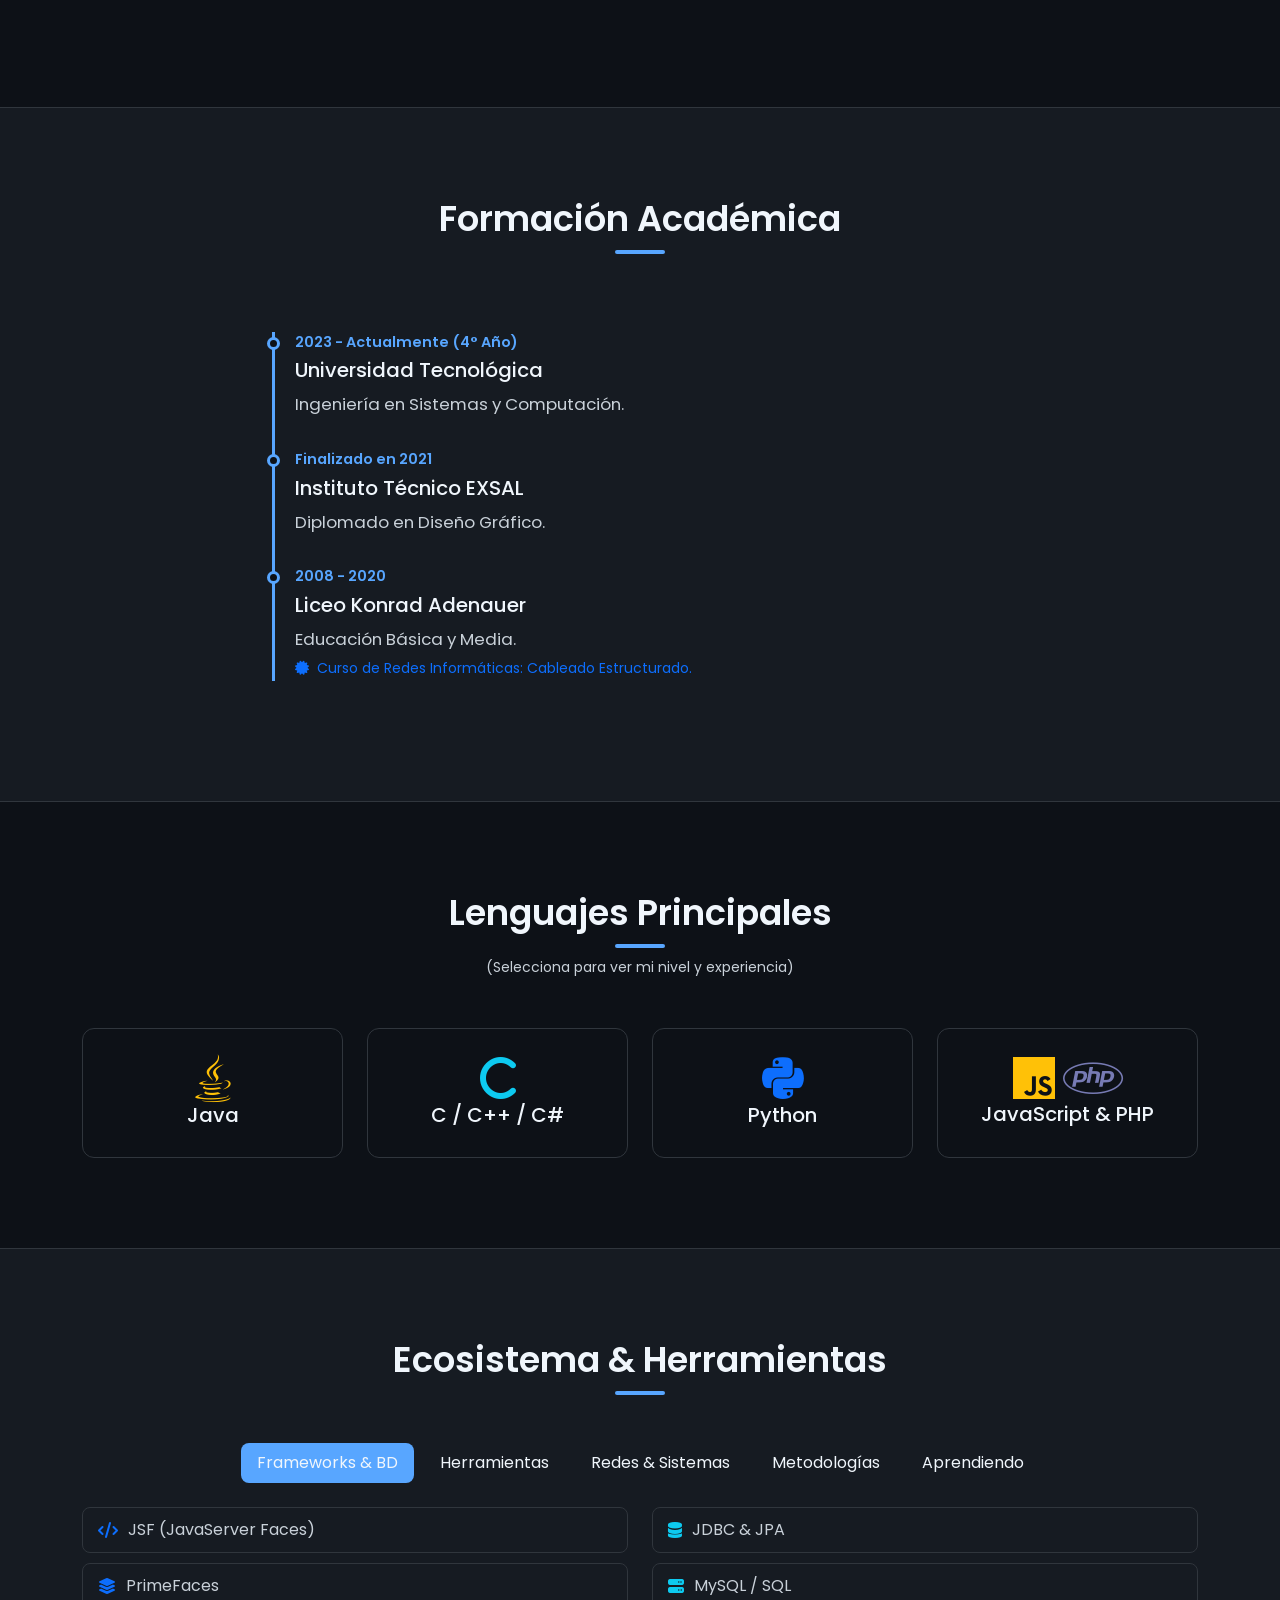
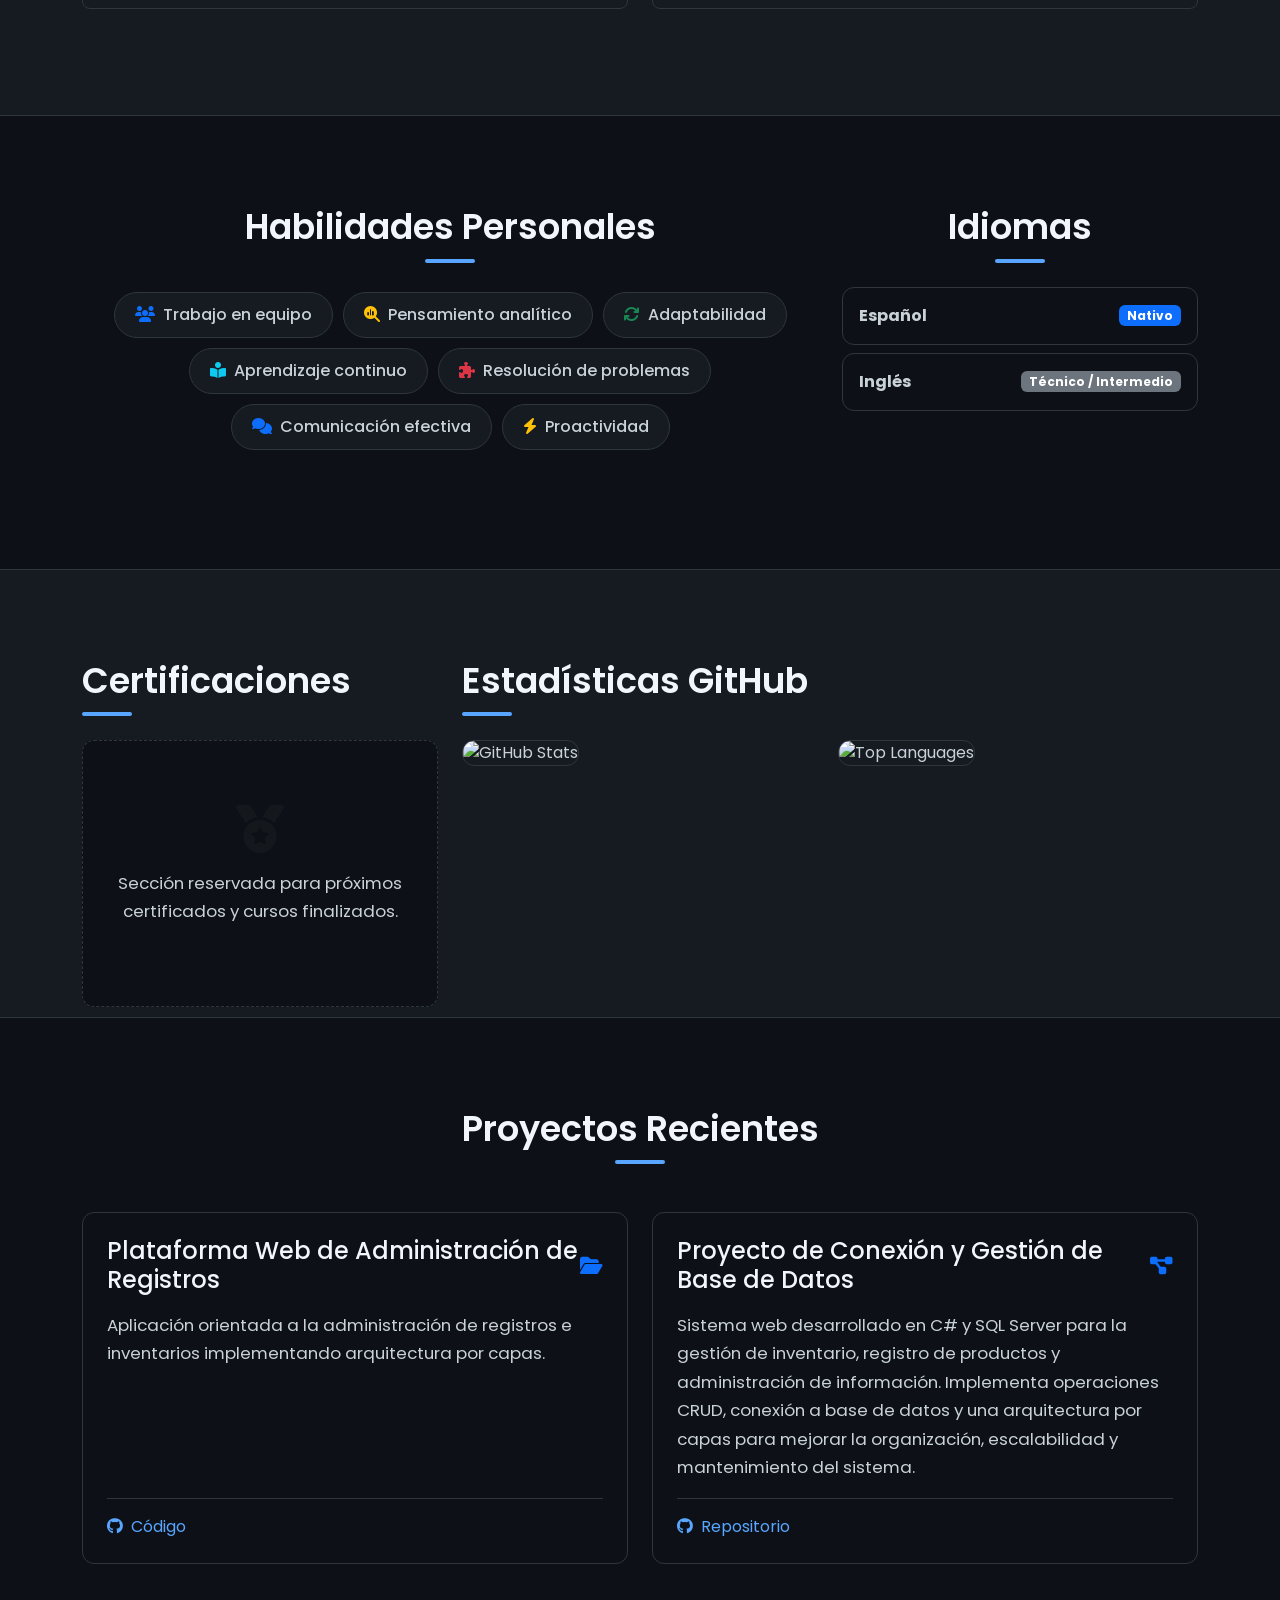
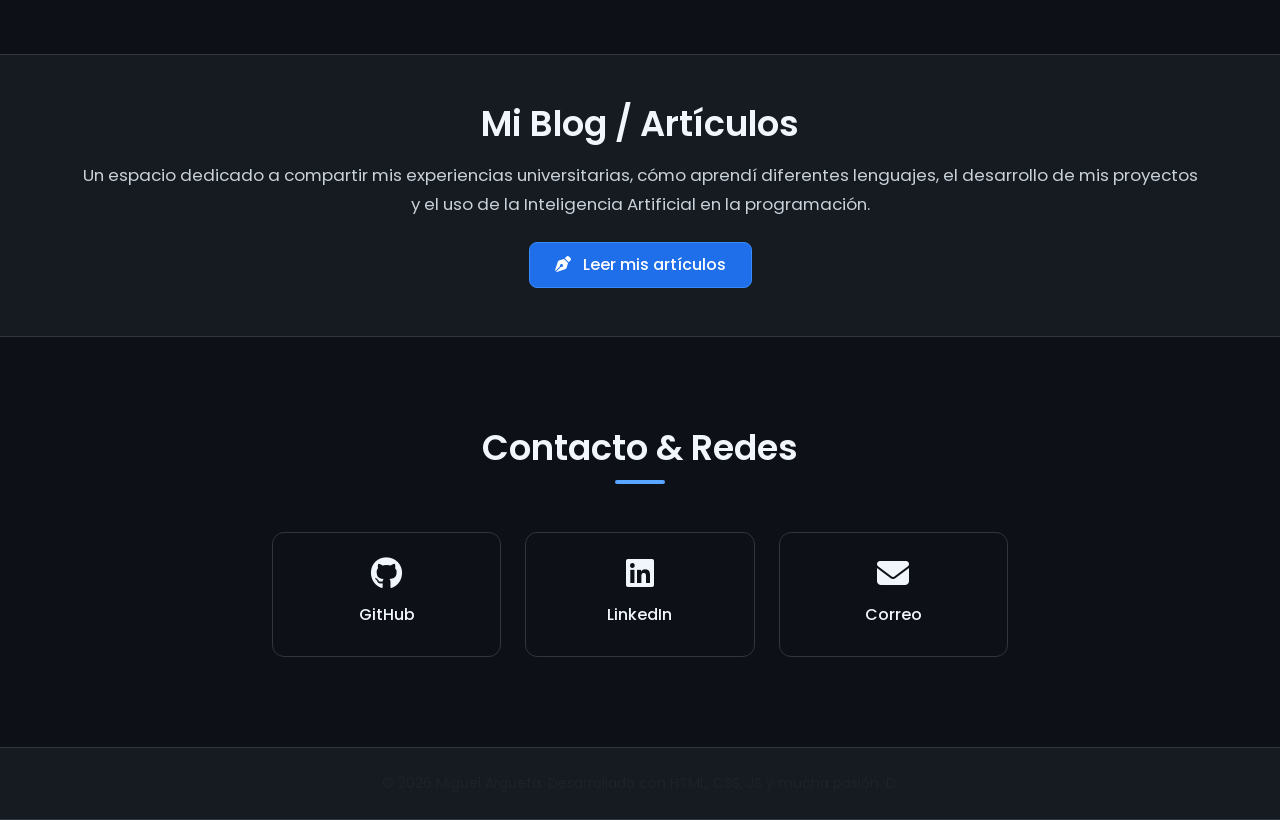
==== commit 20c60b8c: "Update index.html" ====
--- a/index.html
+++ b/index.html
@@ -483,7 +483,9 @@
                             <h4 class="m-0">Proyecto de Conexión y Gestión de Base de Datos</h4>
                             <i class="fa-solid fa-diagram-project text-primary fa-lg"></i>
                         </div>
-                        <p class="flex-grow-1">Diseño completo de registro de Base de datos.</p>
+                        <p class="flex-grow-1">Sistema web desarrollado en C# y SQL Server para la gestión de inventario, registro de productos y
+                         administración de información. Implementa operaciones CRUD, conexión a base de datos y una arquitectura por capas para mejorar 
+                         la organización, escalabilidad y mantenimiento del sistema.</p>
                         <div class="mt-auto pt-3 border-top" style="border-color: var(--border-color) !important;">
                             <a href="https://github.com/miguelarguetadevsv/Proyecot-ConexionSQL.git" class="btn-link text-decoration-none" style="color: var(--primary);"><i class="fa-brands fa-github me-1"></i> Repositorio</a>
                         </div>
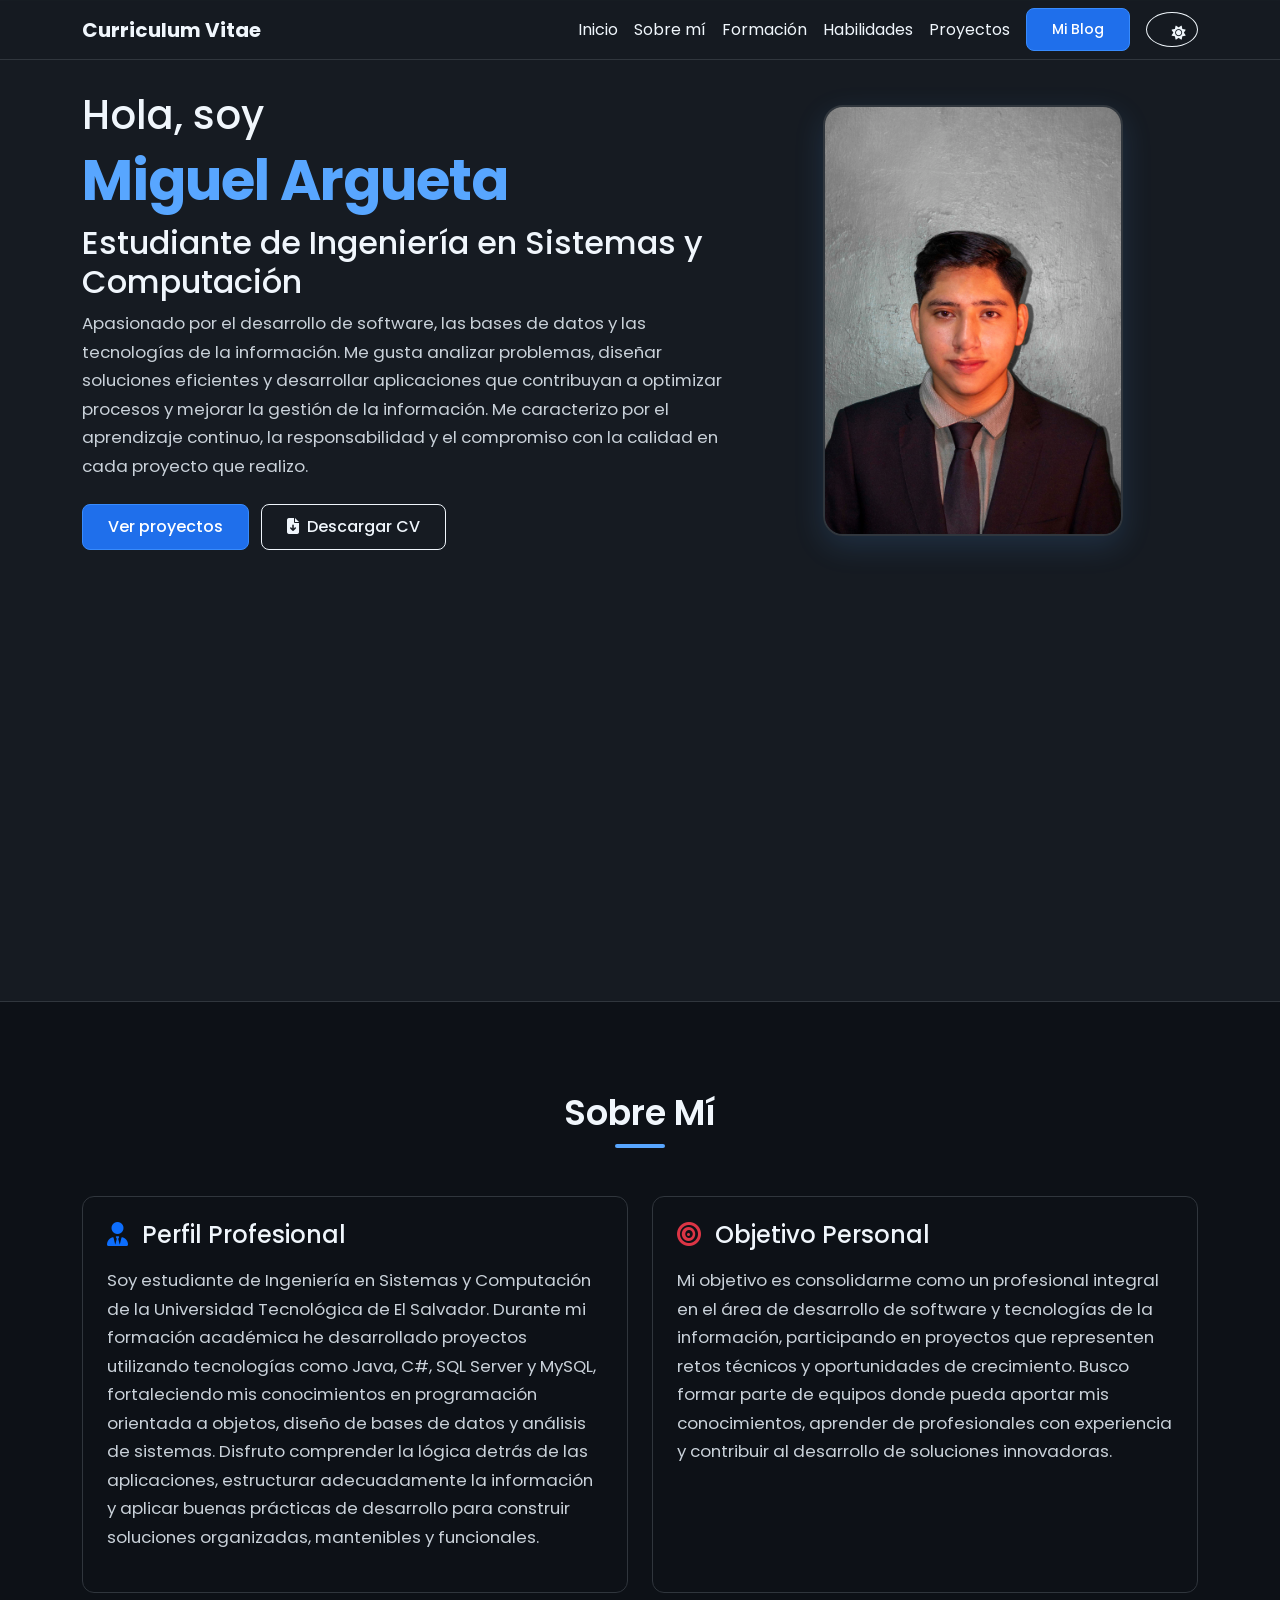
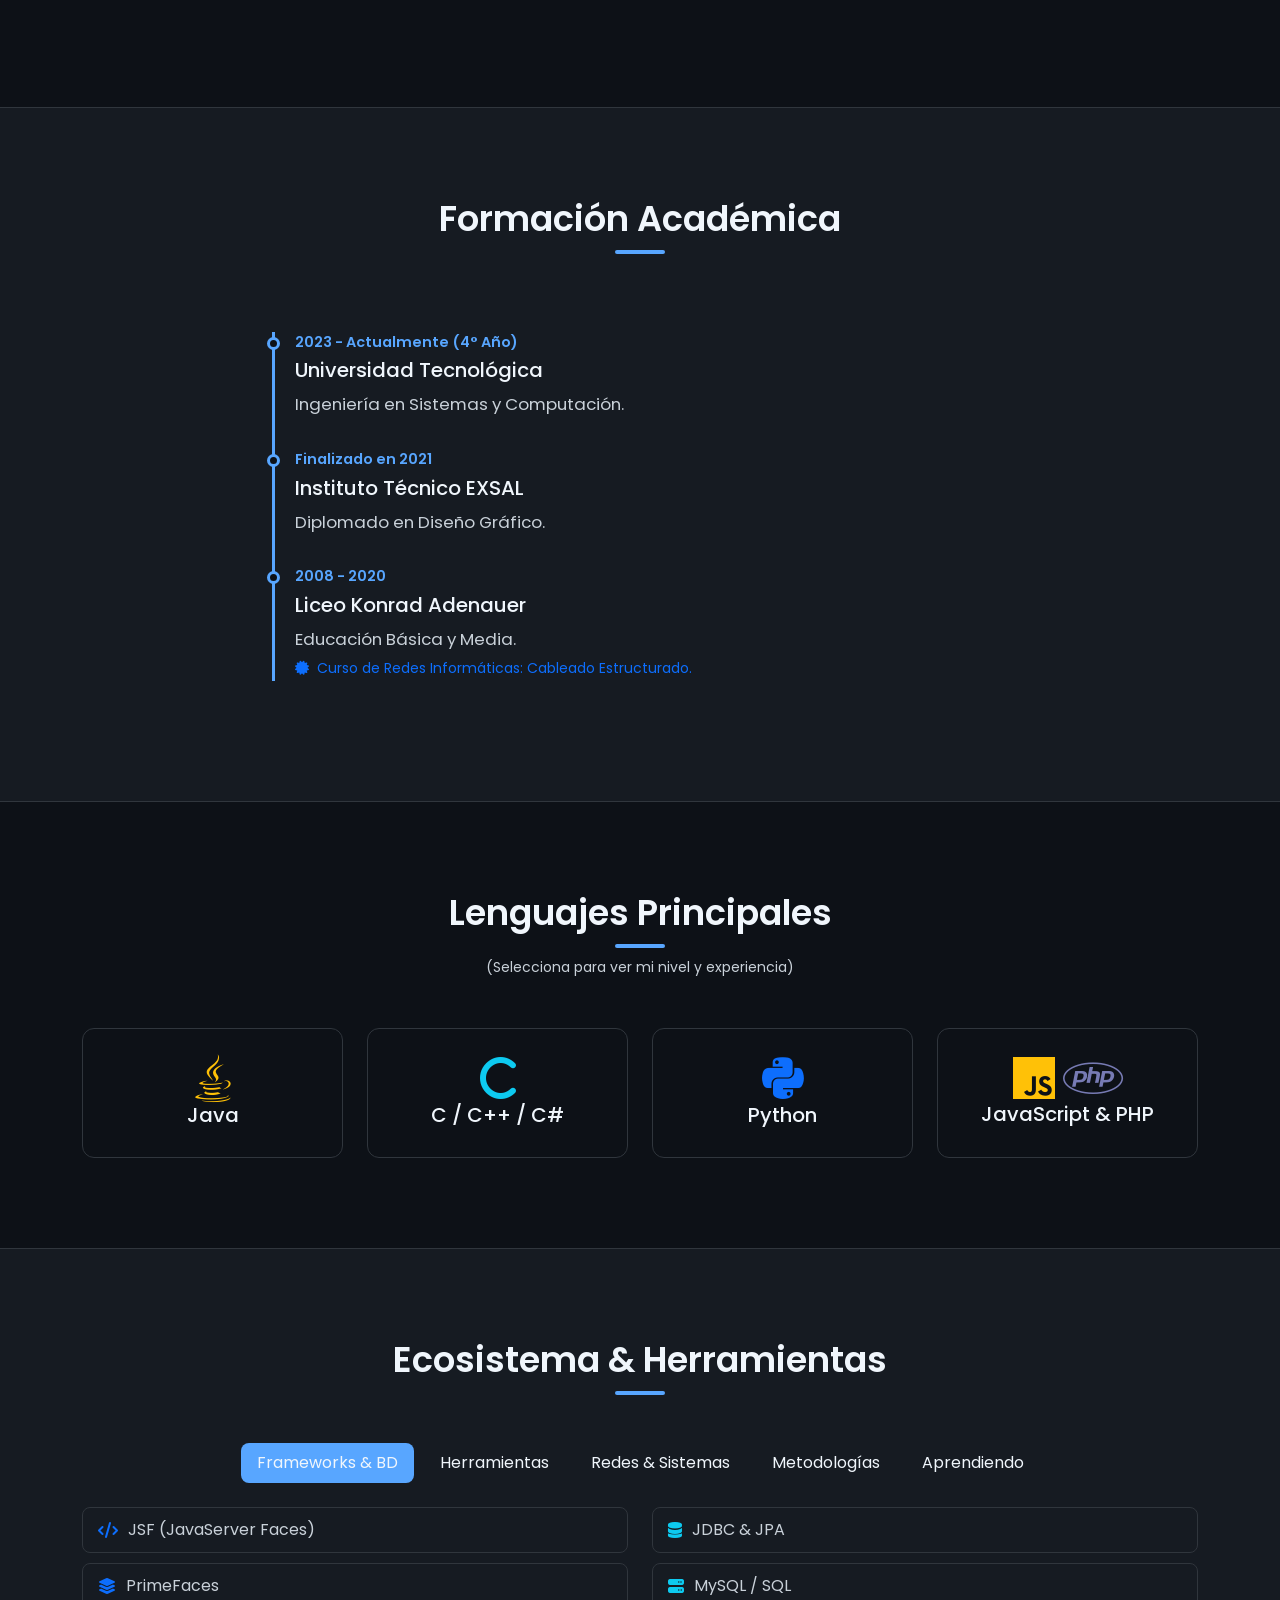
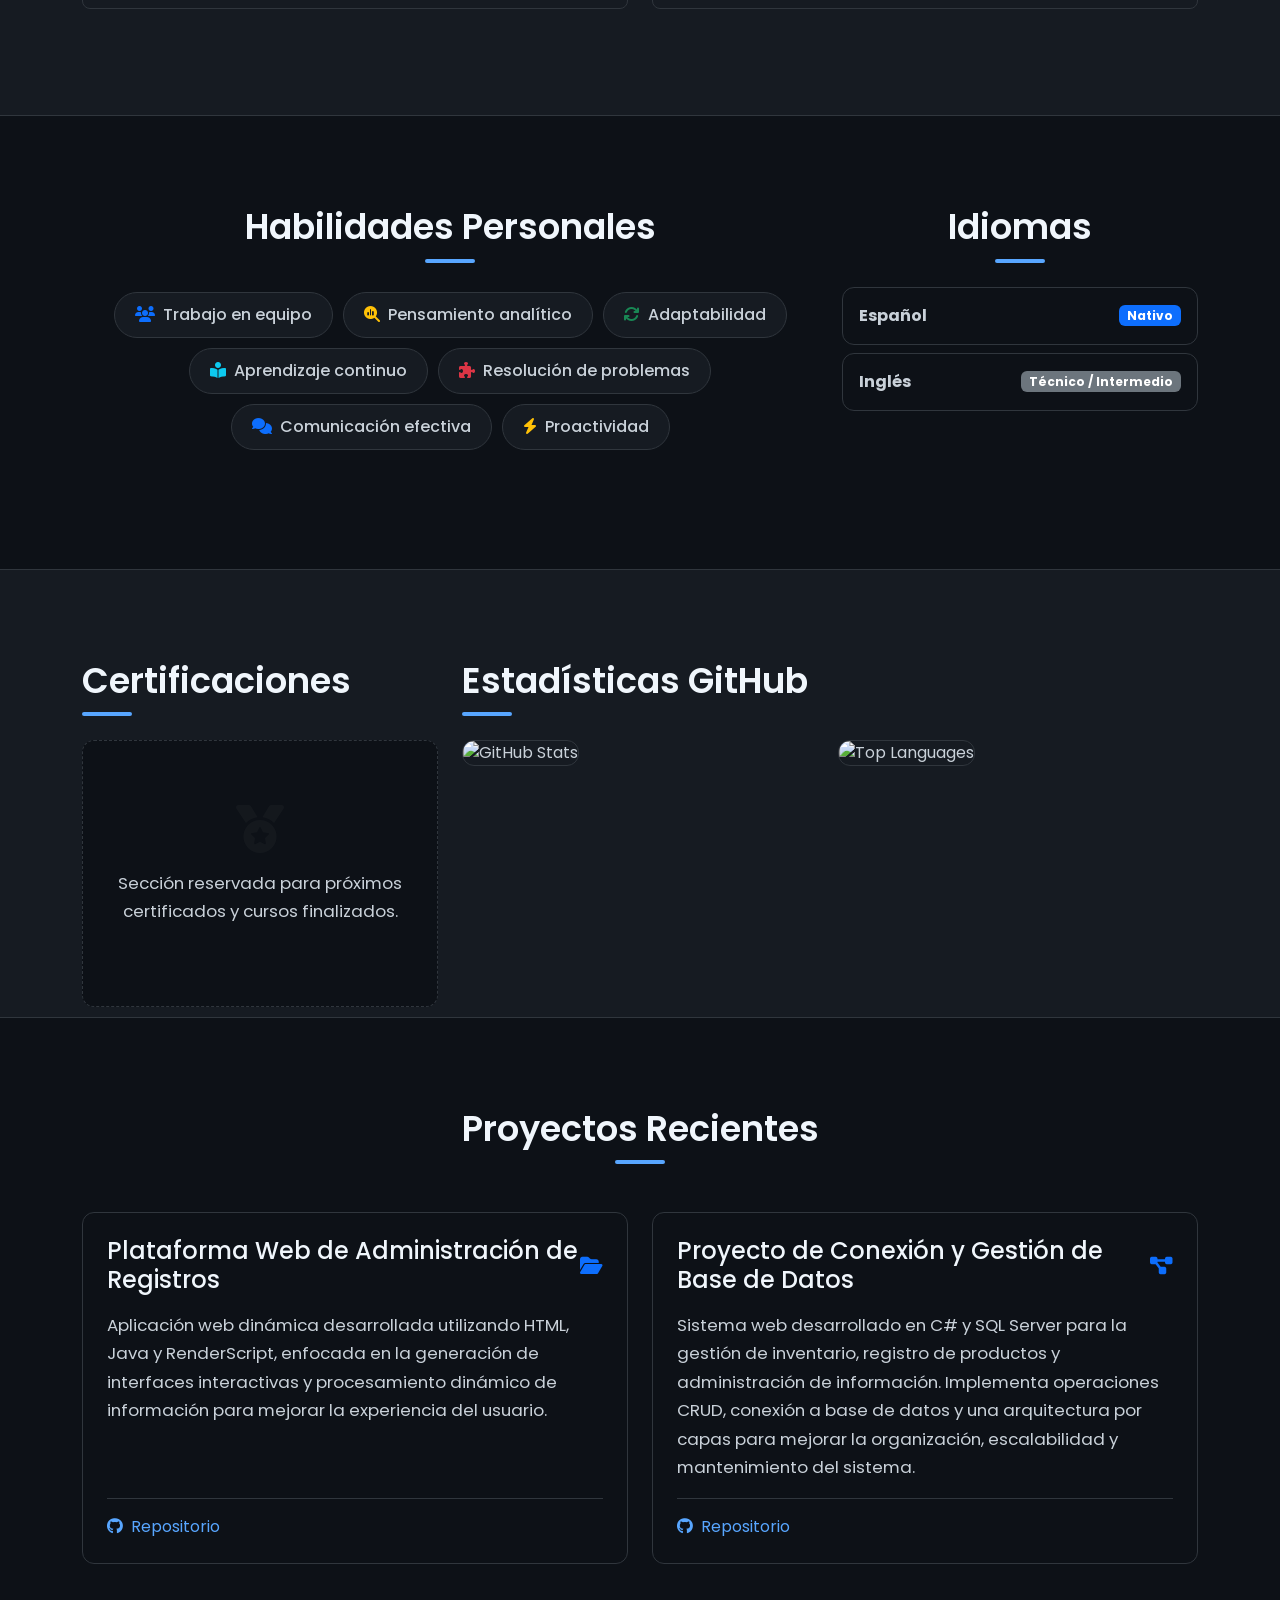
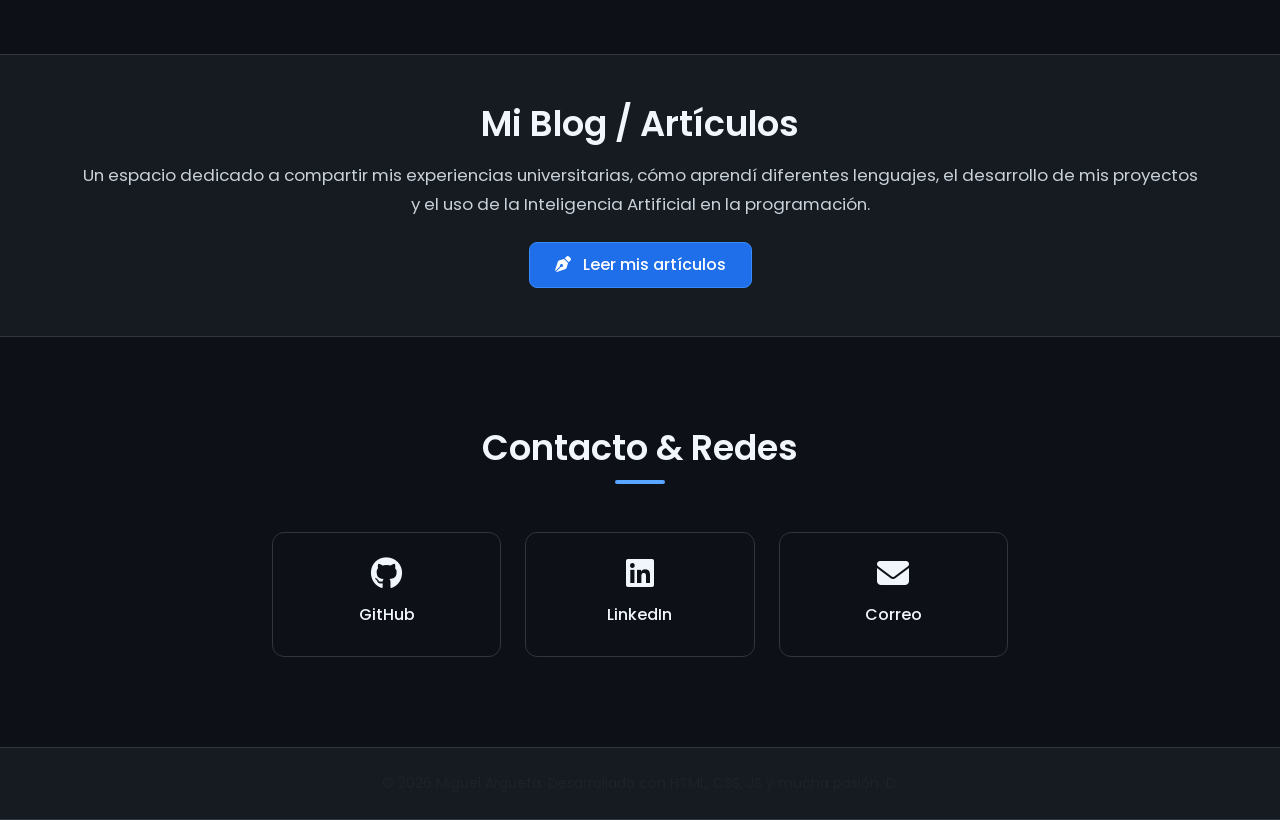
==== commit f66f03ce: "Update index.html" ====
--- a/index.html
+++ b/index.html
@@ -471,9 +471,10 @@
                             <h4 class="m-0">Plataforma Web de Administración de Registros</h4>
                             <i class="fa-solid fa-folder-open text-primary fa-lg"></i>
                         </div>
-                        <p class="flex-grow-1">Aplicación orientada a la administración de registros e inventarios implementando arquitectura por capas.</p>
+                        <p class="flex-grow-1">Aplicación web dinámica desarrollada utilizando HTML, Java y RenderScript, enfocada en la generación 
+                            de interfaces interactivas y procesamiento dinámico de información para mejorar la experiencia del usuario.</p>
                         <div class="mt-auto pt-3 border-top" style="border-color: var(--border-color) !important;">
-                            <a href="https://github.com/miguelarguetadevsv/Construiccion-de-aplicacion-dinamica-.git" class="btn-link text-decoration-none me-3" style="color: var(--primary);"><i class="fa-brands fa-github me-1"></i> Código</a>
+                            <a href="https://github.com/miguelarguetadevsv/Construiccion-de-aplicacion-dinamica-.git" class="btn-link text-decoration-none me-3" style="color: var(--primary);"><i class="fa-brands fa-github me-1"></i> Repositorio</a>
                         </div>
                     </div>
                 </div>
